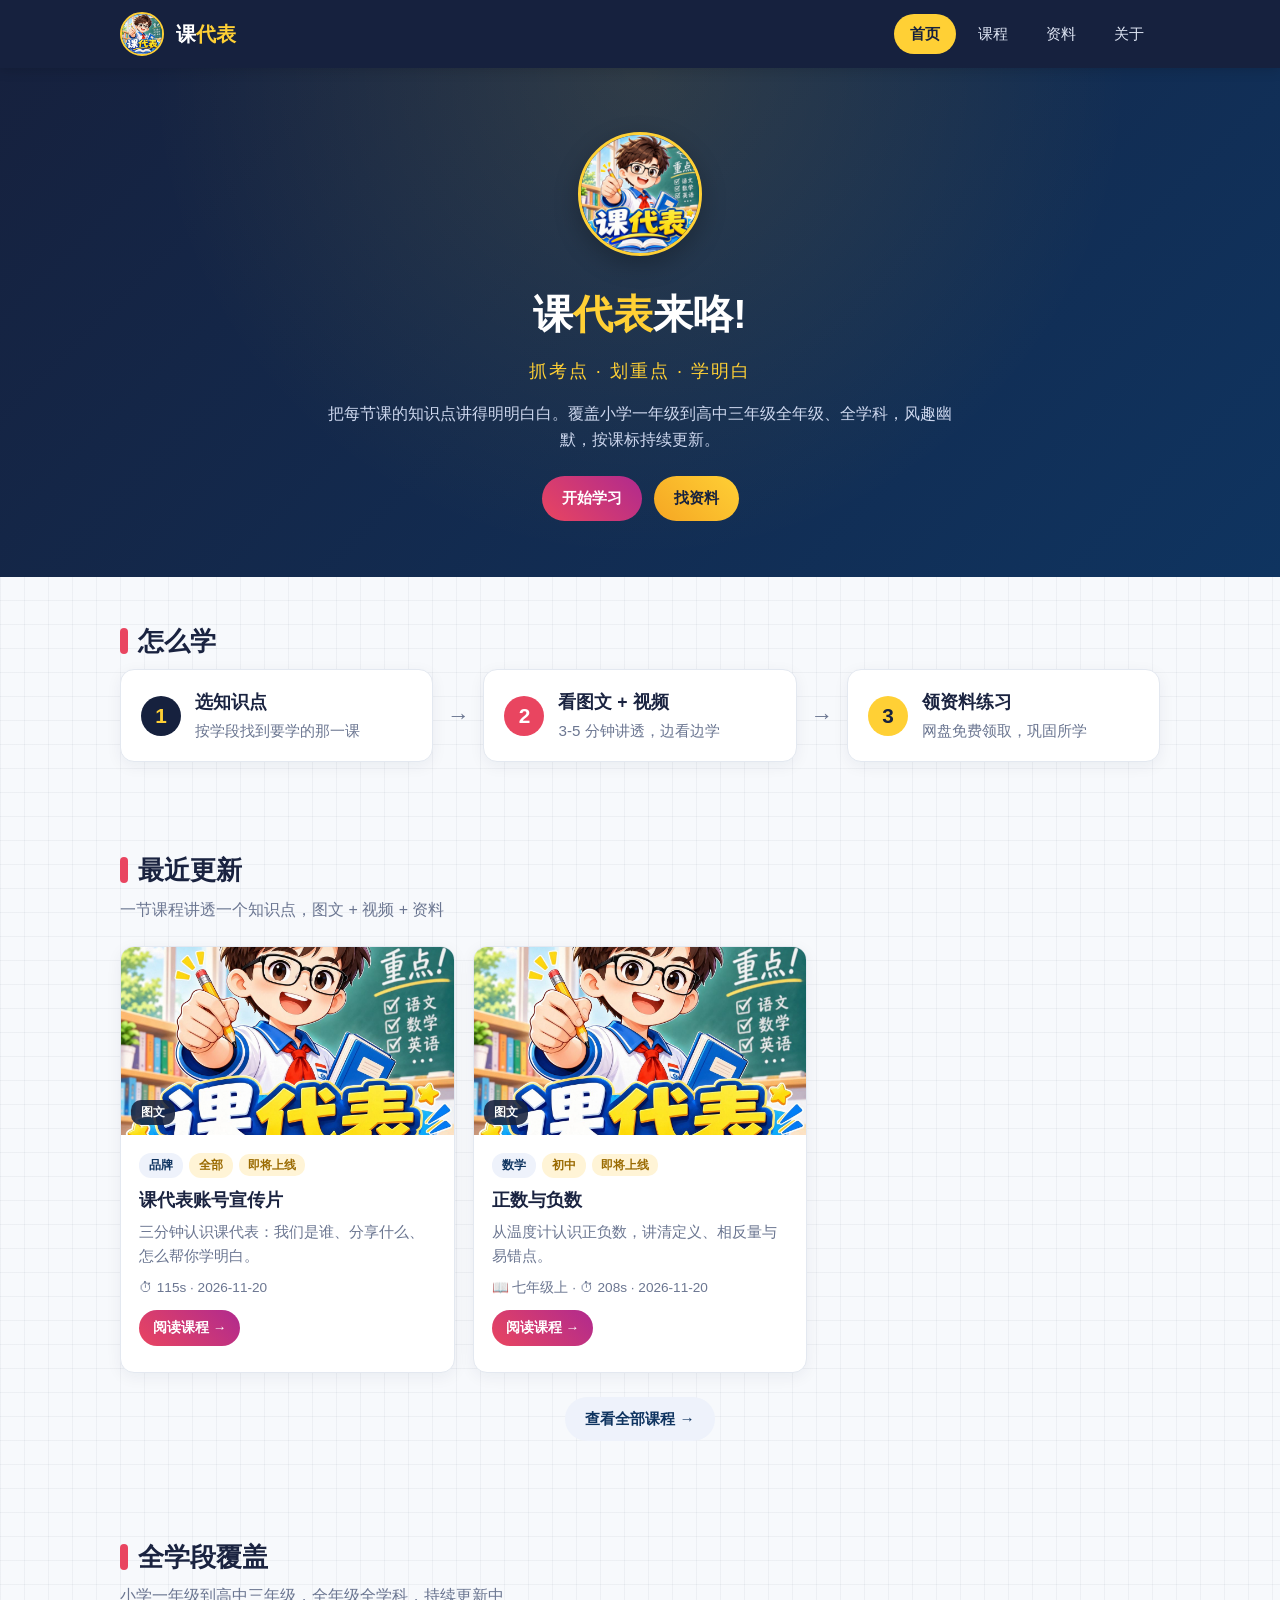
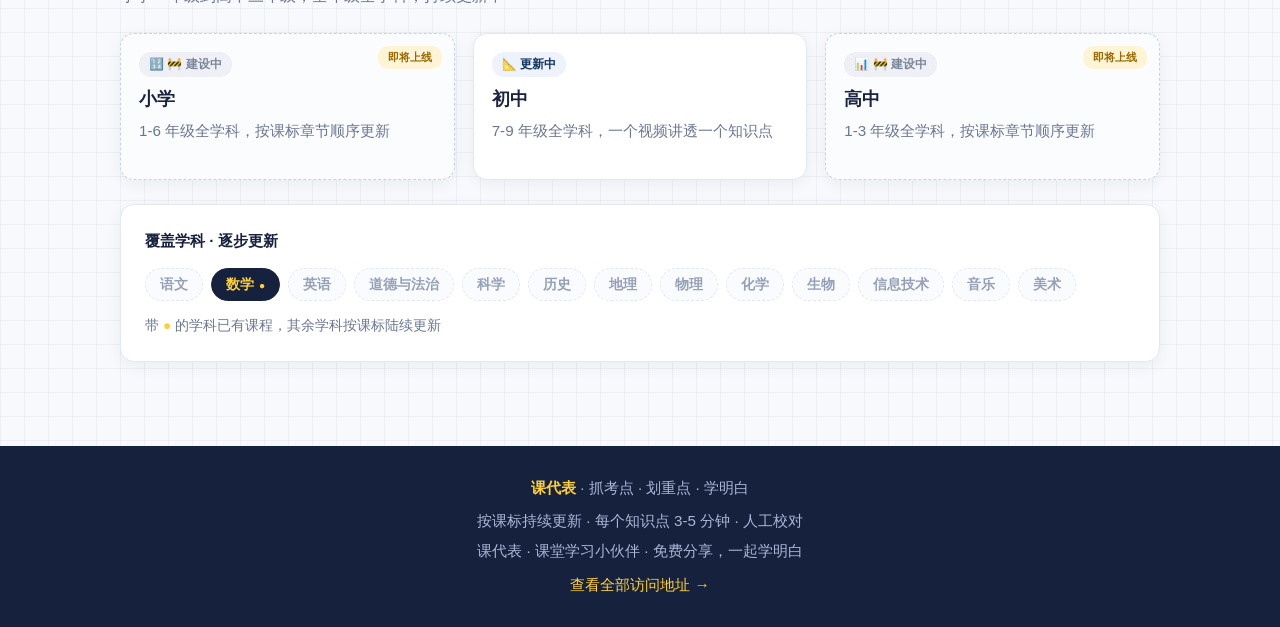
==== index.html @ 8f801d32 "课程库简化为纯搜索(筛选按6条阈值自动放开)+v3视觉优化落地" ====
<!DOCTYPE html>
<html lang="zh-CN">
<head>
  <meta charset="UTF-8">
  <meta name="viewport" content="width=device-width, initial-scale=1.0">
  <title>课代表 · 抓考点，划重点，学明白</title>
  <meta name="description" content="课代表：图文加短视频，3到5分钟讲透一个知识点。覆盖小学到高中各学科，按课标持续更新，配套资料免费领取。">
  <meta name="keywords" content="课代表,知识点讲解,初中数学,小学数学,高中数学,正数与负数,学习资料">
  <meta property="og:type" content="website">
  <meta property="og:title" content="课代表 · 抓考点，划重点，学明白">
  <meta property="og:description" content="图文加短视频，3到5分钟讲透一个知识点，配套资料免费领取。">
  <meta property="og:image" content="assets/avatar.jpg">
  <meta name="theme-color" content="#16213e">
  <link rel="icon" href="assets/avatar.jpg">
  <link rel="stylesheet" href="assets/style.css">
  <script>document.documentElement.classList.add('js');</script>
</head>
<body>
  <a class="sr-only" href="#app">跳到主要内容</a>
  <div id="app"></div>
  <script src="assets/app.js"></script>
  <script>init('home');</script>
</body>
</html>
---- assets/style.css ----
/* ============================================================
   课代表官网 · 设计系统 v3
   品牌色：藏蓝 #16213e / 明黄 #ffd035 / 朱红 #e94560 / 白底网格
   设计原则：信息清晰 + 品牌温度；统一 token；响应式；无障碍；尊重减少动效
   维护：所有颜色/字号/间距/圆角/阴影/动效都走 :root token，勿写死色值
   ============================================================ */
:root{
  /* 品牌色 */
  --navy:#16213e; --navy2:#0f3460; --gold:#ffd035; --gold-d:#f5a623; --red:#e94560; --red-d:#b02a8e;
  /* 中性色 */
  --bg:#f7f9fc; --card:#fff; --ink:#1a2340; --ink2:#2b3550; --muted:#6b7691; --line:#e3e8f0;
  --soft:#eef2fb; --soft2:#f7f9fc;
  /* 语义色 */
  --ok:#17804a; --ok-bg:#e6f7ee; --warn:#9a6a00; --warn-bg:#fff4d6; --info:#4a5a8a;
  /* 字号阶梯 */
  --fs-xs:.75rem; --fs-sm:.85rem; --fs-md:.95rem; --fs-base:1rem;
  --fs-lg:1.1rem; --fs-h3:1.35rem; --fs-h2:1.6rem; --fs-h1:2.5rem;
  /* 间距阶梯 */
  --sp-1:6px; --sp-2:10px; --sp-3:14px; --sp-4:18px; --sp-5:24px; --sp-6:32px; --sp-7:44px;
  /* 圆角 */
  --r-sm:8px; --r-md:14px; --r-lg:20px; --r-pill:24px;
  /* 阴影 */
  --sh-1:0 4px 16px rgba(22,33,62,.06); --sh-2:0 10px 28px rgba(22,33,62,.14); --sh-head:0 2px 12px rgba(0,0,0,.15);
  /* 动效 */
  --t-fast:.2s; --t-mid:.35s; --ease:cubic-bezier(.34,1.56,.64,1);
}

*,*::before,*::after{margin:0;padding:0;box-sizing:border-box}
html{scroll-behavior:smooth}
body{
  font-family:"PingFang SC","Microsoft YaHei","Hiragino Sans GB",Arial,sans-serif;
  color:var(--ink);line-height:1.6;background-color:var(--bg);font-size:var(--fs-base);
  background-image:linear-gradient(rgba(22,33,62,.045) 1px,transparent 1px),
                   linear-gradient(90deg,rgba(22,33,62,.045) 1px,transparent 1px);
  background-size:24px 24px;
  -webkit-font-smoothing:antialiased;
}
a{text-decoration:none;color:inherit}
img{max-width:100%}
.wrap{max-width:1040px;margin:0 auto;padding:0 20px}
:focus-visible{outline:3px solid var(--gold);outline-offset:2px;border-radius:4px}
.sr-only{position:absolute;width:1px;height:1px;padding:0;margin:-1px;overflow:hidden;clip:rect(0,0,0,0);white-space:nowrap;border:0}

/* ---------- 顶栏 ---------- */
header{background:var(--navy);color:#fff;position:sticky;top:0;z-index:20;box-shadow:var(--sh-head)}
.bar{display:flex;align-items:center;gap:var(--sp-3);padding:12px 0}
.brand{display:flex;align-items:center;gap:12px;font-weight:700;font-size:1.25rem}
.brand img{width:44px;height:44px;border-radius:50%;border:2px solid var(--gold);object-fit:cover;flex-shrink:0}
.brand b{color:var(--gold)}
nav{margin-left:auto;display:flex;gap:6px;flex-wrap:wrap}
nav a{padding:8px 16px;border-radius:var(--r-pill);font-size:var(--fs-md);color:#dfe6f5;transition:background var(--t-fast),color var(--t-fast)}
nav a:hover,nav a.on{background:var(--gold);color:var(--navy);font-weight:700}

/* ---------- 英雄区 ---------- */
.hero{background:linear-gradient(135deg,var(--navy),var(--navy2));color:#fff;text-align:center;padding:64px 20px 56px;position:relative;overflow:hidden}
.hero::after{content:"";position:absolute;inset:0;background:radial-gradient(circle at 50% 0,rgba(255,208,53,.12),transparent 60%);pointer-events:none}
.hero-mascot{width:124px;height:124px;border-radius:50%;border:3px solid var(--gold);object-fit:cover;margin-bottom:18px;position:relative;z-index:1;
  transition:transform var(--t-mid) var(--ease);box-shadow:0 8px 24px rgba(0,0,0,.25)}
.hero:hover .hero-mascot{transform:rotate(-6deg) translateY(-4px) scale(1.04)}
.hero h1{font-size:var(--fs-h1);margin-bottom:10px;position:relative;z-index:1}
.hero h1 b{color:var(--gold)}
.hero .slogan{font-size:1.15rem;color:var(--gold);letter-spacing:2px;margin-bottom:16px;position:relative;z-index:1}
.hero p{max-width:640px;margin:0 auto 24px;color:#cdd7ee;position:relative;z-index:1}
.hero .actions{display:flex;gap:12px;justify-content:center;flex-wrap:wrap;position:relative;z-index:1}

/* ---------- 统计条 ---------- */
.stats{display:grid;grid-template-columns:repeat(4,1fr);gap:12px;margin:-28px 0 0;position:relative;z-index:2}
.stats>div{background:#fff;border:1px solid var(--line);border-radius:var(--r-md);padding:18px 10px;text-align:center;box-shadow:var(--sh-1)}
.stats b{display:block;font-size:1.8rem;color:var(--red)}
.stats span{font-size:var(--fs-sm);color:var(--muted)}

/* ---------- 区块 / 通用 ---------- */
.section{padding:var(--sp-7) 0}
.section h2{font-size:var(--fs-h2);margin-bottom:6px;display:flex;align-items:center;gap:10px}
.section h2::before{content:"";width:8px;height:26px;background:var(--red);border-radius:4px;flex-shrink:0}
.section .sub{color:var(--muted);margin-bottom:var(--sp-5)}
.center{text-align:center;margin-top:var(--sp-5)}
.grid{display:grid;grid-template-columns:repeat(auto-fill,minmax(272px,1fr));gap:var(--sp-4)}

/* ---------- 卡片 ---------- */
.card{background:var(--card);border:1px solid var(--line);border-radius:var(--r-md);overflow:hidden;
  box-shadow:var(--sh-1);transition:transform var(--t-fast),box-shadow var(--t-fast);display:block}
.card:hover{transform:translateY(-4px);box-shadow:var(--sh-2)}
.card .cover{width:100%;aspect-ratio:16/9;object-fit:cover;background:var(--navy);display:block}
.card .body{padding:var(--sp-4)}
.card.stage.dim{opacity:.72}
.card.pad{padding:var(--sp-5)}
.tags{display:flex;gap:6px;flex-wrap:wrap;align-items:center;margin-bottom:8px}
.tag{display:inline-block;font-size:var(--fs-xs);padding:3px 10px;border-radius:12px;background:var(--soft);color:var(--navy2);font-weight:600}
.tag.gold{background:var(--warn-bg);color:var(--warn)}
.tag.stage-tag{background:var(--soft);color:var(--navy2)}
.badge{font-size:.72rem;padding:2px 9px;border-radius:10px;background:#eee;color:#888;font-weight:600}
.badge.live{background:var(--ok-bg);color:var(--ok)}
.badge.local{background:var(--warn-bg);color:var(--warn)}
.badge.pending{background:var(--soft);color:var(--info)}
.card h3{font-size:var(--fs-lg);margin:6px 0}
.card p{color:var(--muted);font-size:var(--fs-md);min-height:42px}
.meta{font-size:var(--fs-sm);color:var(--muted);margin:8px 0 12px}
.meta a{color:var(--navy2);text-decoration:underline}

/* 课程卡封面角标 */
.lesson-cover{position:relative}
.cover-badges{position:absolute;left:10px;bottom:10px;display:flex;gap:6px}
.cb{font-size:.72rem;font-weight:700;padding:3px 10px;border-radius:10px;color:#fff}
.cb-text{background:rgba(22,33,62,.88)}
.cb-video{background:var(--red)}

/* ---------- 按钮 ---------- */
.btn{display:inline-block;padding:10px 20px;border-radius:var(--r-pill);font-weight:600;cursor:pointer;border:none;
  background:linear-gradient(45deg,var(--red),var(--red-d));color:#fff;transition:transform var(--t-fast),box-shadow var(--t-fast);font-size:var(--fs-md);text-align:center}
.btn:hover{transform:translateY(-2px);box-shadow:0 6px 18px rgba(233,69,96,.35)}
.btn.gold{background:linear-gradient(45deg,var(--gold-d),var(--gold));color:var(--navy)}
.btn.ghost{background:var(--soft);color:var(--navy2)}
.btn:disabled{cursor:not-allowed;opacity:.7;transform:none;box-shadow:none}
.btn.sm{padding:7px 14px;font-size:var(--fs-sm)}

/* ---------- 搜索框 ---------- */
.searchbar{display:flex;align-items:center;gap:10px;background:#fff;border:2px solid var(--line);border-radius:28px;
  padding:10px 18px;margin-bottom:18px;box-shadow:0 2px 10px rgba(22,33,62,.05);transition:border-color var(--t-fast)}
.searchbar:focus-within{border-color:var(--gold)}
.searchbar .ico{font-size:1.1rem}
.searchbar input{flex:1;border:none;outline:none;font-size:var(--fs-base);color:var(--ink);background:transparent;min-width:0}
.qclear{background:var(--soft);border:none;border-radius:50%;width:26px;height:26px;cursor:pointer;color:var(--muted);font-size:1.1rem;line-height:1;flex-shrink:0}

/* ---------- 筛选 ---------- */
.filters{background:#fff;border:1px solid var(--line);border-radius:var(--r-md);padding:14px 18px;margin-bottom:16px}
.filter-row{display:flex;align-items:center;gap:12px;padding:6px 0;flex-wrap:wrap}
.flabel{font-size:var(--fs-sm);color:var(--muted);min-width:36px;font-weight:600}
.chips{display:flex;gap:8px;flex-wrap:wrap}
.chip{border:1px solid var(--line);background:var(--soft2);color:var(--ink);padding:5px 14px;border-radius:16px;
  font-size:var(--fs-sm);cursor:pointer;transition:border-color var(--t-fast),background var(--t-fast)}
.chip:hover{border-color:var(--gold)}
.chip.on{background:var(--navy);color:#fff;border-color:var(--navy)}
.vstat{color:var(--muted);font-size:var(--fs-md);margin-bottom:14px}
.vstat b{color:var(--red);font-size:1.1rem}

/* ---------- 三步学习法 ---------- */
.steps{display:flex;align-items:center;gap:14px;flex-wrap:wrap;margin-top:8px}
.step{display:flex;align-items:center;gap:14px;flex:1;min-width:220px;background:var(--card);border:1px solid var(--line);border-radius:var(--r-md);padding:18px 20px;box-shadow:var(--sh-1)}
.step-no{width:40px;height:40px;border-radius:50%;background:var(--navy);color:var(--gold);font-size:1.3rem;font-weight:800;display:flex;align-items:center;justify-content:center;flex-shrink:0}
.step:nth-child(3) .step-no{background:var(--red);color:#fff}
.step:nth-child(5) .step-no{background:var(--gold);color:var(--navy)}
.step h4{font-size:var(--fs-lg);margin-bottom:2px;color:var(--ink)}
.step p{font-size:var(--fs-md);color:var(--muted);margin:0}
.step-arrow{color:var(--muted);font-size:1.4rem;flex-shrink:0}

/* 全学科覆盖标签区 */
.subject-cover{margin-top:var(--sp-5);background:#fff;border:1px solid var(--line);border-radius:var(--r-md);padding:var(--sp-5);box-shadow:var(--sh-1)}
.subject-cover .sc-label{font-size:var(--fs-md);font-weight:700;color:var(--navy);display:block;margin-bottom:var(--sp-3)}
.subject-cover .sc-tags{display:flex;gap:8px;flex-wrap:wrap}
.subject-cover .sc-tag{font-size:var(--fs-sm);padding:5px 14px;border-radius:var(--r-pill);background:var(--soft);color:var(--navy2);font-weight:600;border:1px solid var(--line)}
.subject-cover .sc-tag:nth-child(3n+2){background:var(--warn-bg);color:var(--warn)}
.subject-cover .sc-note{font-size:var(--fs-sm);color:var(--muted);margin-top:var(--sp-3)}

/* ---------- 关于页 ---------- */
.about .pad p{line-height:1.9}
.hl{color:var(--red)}
.layer-grid{display:grid;grid-template-columns:1fr 1fr;gap:var(--sp-4);margin-top:var(--sp-4)}
.layer{background:#fff;border:1px solid var(--line);border-radius:var(--r-md);padding:var(--sp-5);box-shadow:var(--sh-1)}
.layer.kid{background:linear-gradient(160deg,#fffdf5,#fff);border-color:#f5e6b8}
.layer h3{font-size:var(--fs-h3);margin-bottom:var(--sp-3);display:flex;align-items:center;gap:8px}
.layer ul{list-style:none;margin:0}
.layer li{position:relative;padding:7px 0 7px 26px;color:var(--ink2);font-size:var(--fs-md);line-height:1.7}
.layer li::before{content:"✓";position:absolute;left:0;top:7px;color:var(--ok);font-weight:800}
.layer.kid li::before{content:"★";color:var(--gold-d)}
.mirror-list{display:grid;grid-template-columns:repeat(auto-fill,minmax(240px,1fr));gap:var(--sp-4)}
.mirror{display:flex;align-items:center;gap:14px;background:#fff;border:1px solid var(--line);border-radius:var(--r-md);
  padding:var(--sp-4);transition:transform var(--t-fast),box-shadow var(--t-fast);box-shadow:var(--sh-1)}
.mirror:hover{transform:translateY(-3px);box-shadow:var(--sh-2)}
.mirror .qr{width:88px;height:88px;border-radius:var(--r-sm);border:1px solid var(--line);flex-shrink:0;background:#fff}
.mirror h3{font-size:1.05rem;margin:6px 0}
.mirror p{font-size:.78rem;color:var(--muted);word-break:break-all}
.mirror .mdesc{font-size:.78rem;color:var(--info);margin-top:2px}

/* ---------- 播放器弹窗 ---------- */
.modal{position:fixed;inset:0;background:rgba(0,0,0,.82);display:none;align-items:center;justify-content:center;z-index:50;padding:20px}
.modal.on{display:flex}
.modal-box{background:#fff;border-radius:var(--r-md);width:min(920px,100%);overflow:hidden}
.modal-head{display:flex;justify-content:space-between;align-items:center;padding:12px 18px;background:var(--navy);color:#fff}
.modal-head button{background:none;border:none;color:#fff;font-size:1.6rem;cursor:pointer;line-height:1}
.player{width:100%;aspect-ratio:16/9;border:0}

/* ---------- 页脚 / 空态 / 返回顶部 ---------- */
footer{background:var(--navy);color:#aab6d4;text-align:center;padding:30px 20px;margin-top:40px;font-size:var(--fs-md)}
footer a{color:var(--gold)}
.empty{padding:44px;text-align:center;color:var(--muted);border:1px dashed var(--line);border-radius:var(--r-md);background:#fff}
.empty .empty-ico{font-size:2.4rem;display:block;margin-bottom:10px}
.to-top{position:fixed;right:22px;bottom:22px;width:46px;height:46px;border-radius:50%;background:var(--navy);color:var(--gold);
  border:2px solid var(--gold);font-size:1.2rem;cursor:pointer;box-shadow:var(--sh-2);opacity:0;pointer-events:none;transition:opacity var(--t-fast);z-index:30}
.to-top.on{opacity:1;pointer-events:auto}
.to-top:hover{background:var(--gold);color:var(--navy)}

/* ---------- 入场动画（IntersectionObserver 触发 .in；无 JS 时内容默认可见） ---------- */
.js .reveal{opacity:0;transform:translateY(22px);transition:opacity .6s var(--ease),transform .6s var(--ease)}
.js .reveal.in{opacity:1;transform:none}
/* 卡片网格逐个错峰，仅在 reveal 容器内生效 */
.js .reveal .grid .card{opacity:0;transform:translateY(18px);transition:opacity .5s ease,transform .5s var(--ease),box-shadow var(--t-fast)}
.js .reveal.in .grid .card{opacity:1;transform:none}
.js .reveal.in .grid .card:nth-child(1){transition-delay:.05s}
.js .reveal.in .grid .card:nth-child(2){transition-delay:.12s}
.js .reveal.in .grid .card:nth-child(3){transition-delay:.19s}
.js .reveal.in .grid .card:nth-child(4){transition-delay:.26s}
.js .reveal.in .grid .card:nth-child(5){transition-delay:.33s}
.js .reveal.in .grid .card:nth-child(6){transition-delay:.4s}

/* ---------- 建设中占位样式 ---------- */
.card.stage.stage-building{border-style:dashed;border-color:#c9d2e4;background:#fbfcfe}
.card.stage.stage-building:hover{opacity:1}
.card.stage .coming-soon{position:absolute;top:12px;right:12px;font-size:.68rem;font-weight:700;color:var(--warn);background:var(--warn-bg);padding:3px 10px;border-radius:10px}
.card.stage{position:relative}
.tag-building{background:#eef0f5!important;color:#7c869c!important}

/* ---------- 学科标签状态 ---------- */
.subject-cover .sc-tag{transition:transform var(--t-fast),background var(--t-fast),color var(--t-fast);cursor:default}
.subject-cover .sc-tag.on{background:var(--navy);color:var(--gold);border-color:var(--navy)}
.subject-cover .sc-tag.building{border-style:dashed;color:#95a0b8;background:#fafbfe}
.subject-cover .sc-tag .sc-dot{margin-left:5px;color:var(--gold);font-size:.75em}
.subject-cover .sc-note{display:flex;align-items:center;gap:4px;flex-wrap:wrap}
.subject-cover .sc-note .sc-dot{color:var(--gold)}

/* ---------- 微交互 ---------- */
/* 按钮光泽扫过 */
.btn{position:relative;overflow:hidden}
.btn::after{content:"";position:absolute;top:0;left:-75%;width:50%;height:100%;background:linear-gradient(90deg,transparent,rgba(255,255,255,.35),transparent);transform:skewX(-20deg);transition:left .55s ease}
.btn:hover::after{left:130%}
/* 步骤序号轻弹 */
.step{transition:transform var(--t-fast),box-shadow var(--t-fast),border-color var(--t-fast)}
.step:hover{border-color:var(--gold);box-shadow:var(--sh-2)}
.step:hover .step-no{transform:scale(1.12) rotate(-6deg)}
.step-no{transition:transform var(--t-mid) var(--ease)}
/* 步骤箭头脉动 */
.step-arrow{animation:arrowPulse 2.4s var(--ease) infinite}
@keyframes arrowPulse{0%,100%{opacity:.45;transform:translateX(0)}50%{opacity:1;transform:translateX(4px)}}
/* 区块标题竖条微光 */
.section h2::before{box-shadow:0 0 0 rgba(233,69,96,0);animation:barGlow 3s ease-in-out infinite}
@keyframes barGlow{0%,100%{box-shadow:0 0 0 rgba(233,69,96,0)}50%{box-shadow:0 0 10px rgba(233,69,96,.5)}}
/* 主按钮呼吸（仅 hero 内） */
.hero .actions .btn{animation:btnFloat 3.5s ease-in-out infinite}
.hero .actions .btn.gold{animation-delay:.3s}
@keyframes btnFloat{0%,100%{transform:translateY(0)}50%{transform:translateY(-3px)}}

/* 减少动效：尊重系统设置 */
@media (prefers-reduced-motion:reduce){
  html{scroll-behavior:auto}
  *,*::before,*::after{animation-duration:.01ms!important;animation-iteration-count:1!important;transition-duration:.01ms!important}
  .js .reveal,.js .reveal .grid .card{opacity:1!important;transform:none!important}
  .hero:hover .hero-mascot{transform:none}
}

/* ---------- 响应式 ---------- */
@media(max-width:640px){
  .hero h1{font-size:1.9rem}
  nav a{padding:6px 12px;font-size:var(--fs-sm)}
  .stats{grid-template-columns:repeat(2,1fr)}
  .filter-row{align-items:flex-start;flex-direction:column;gap:6px}
  .mirror{flex-direction:column;text-align:center}
  .layer-grid{grid-template-columns:1fr}
}
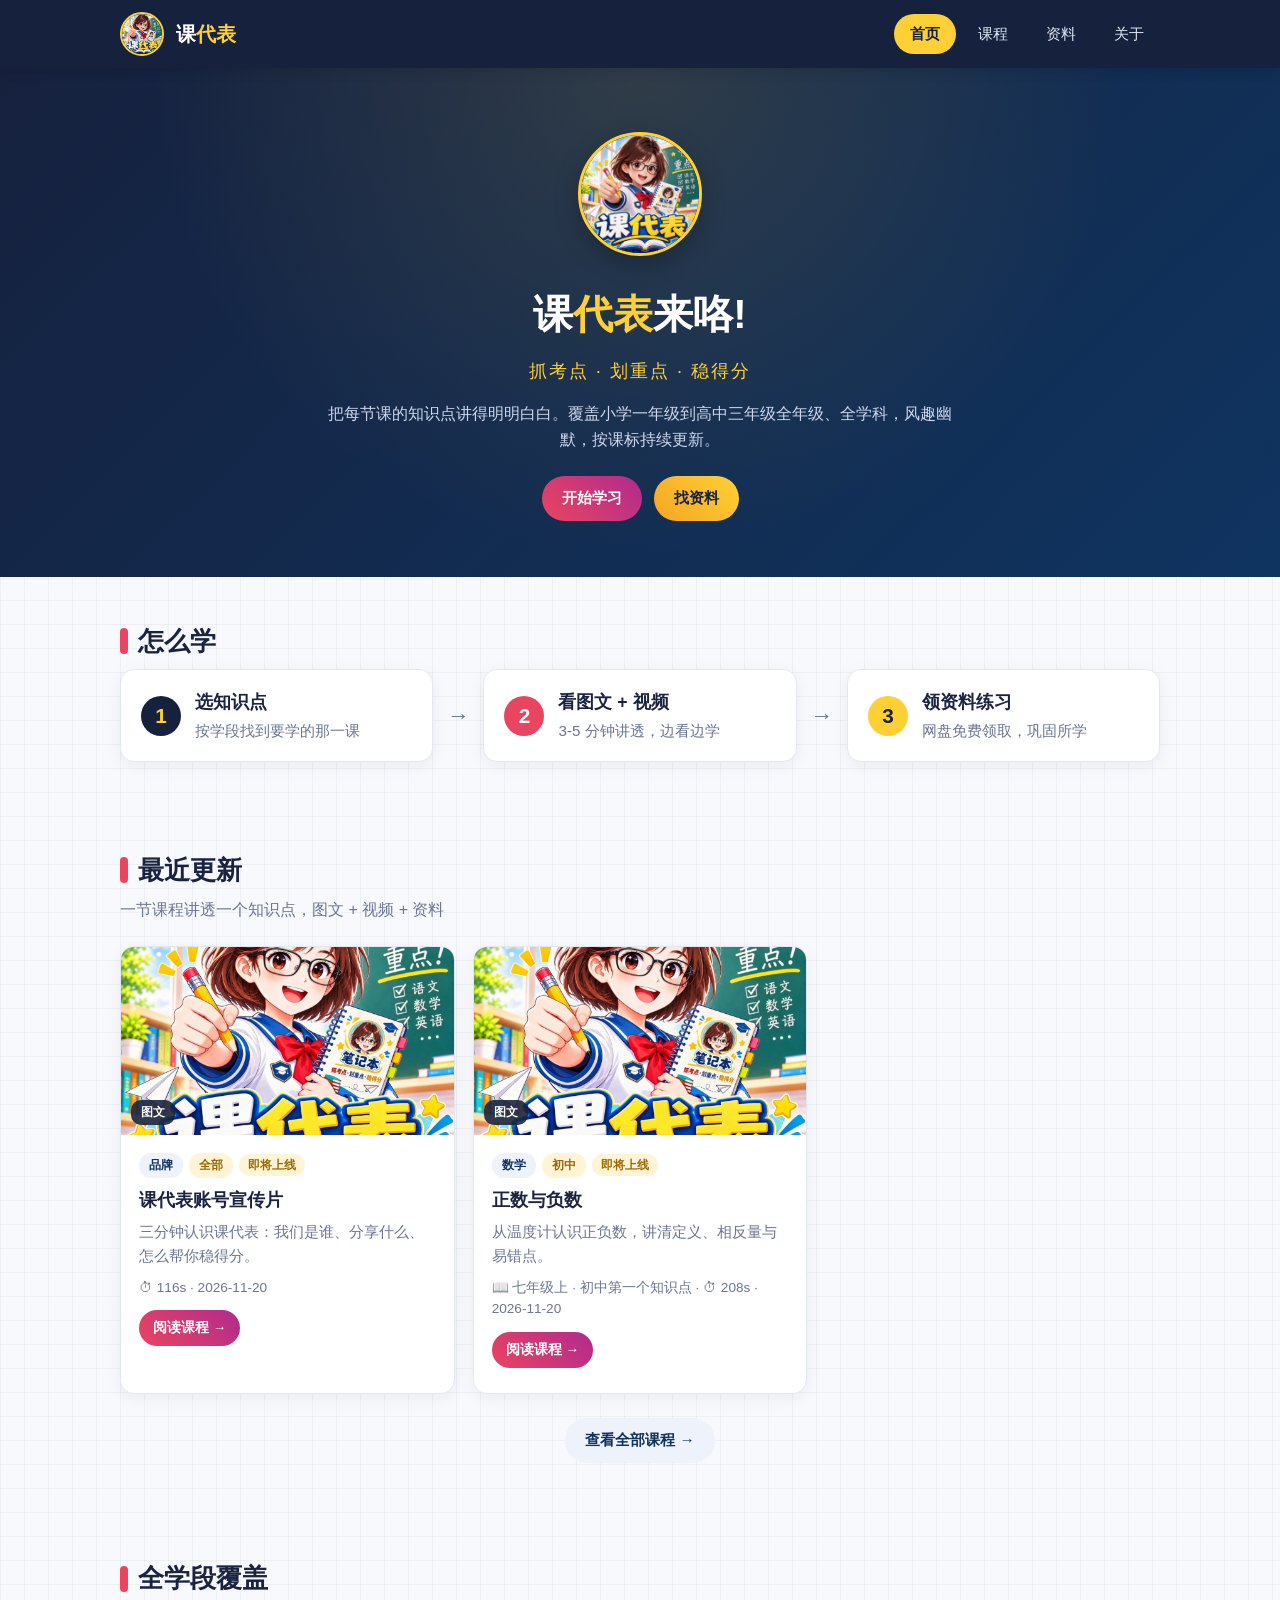
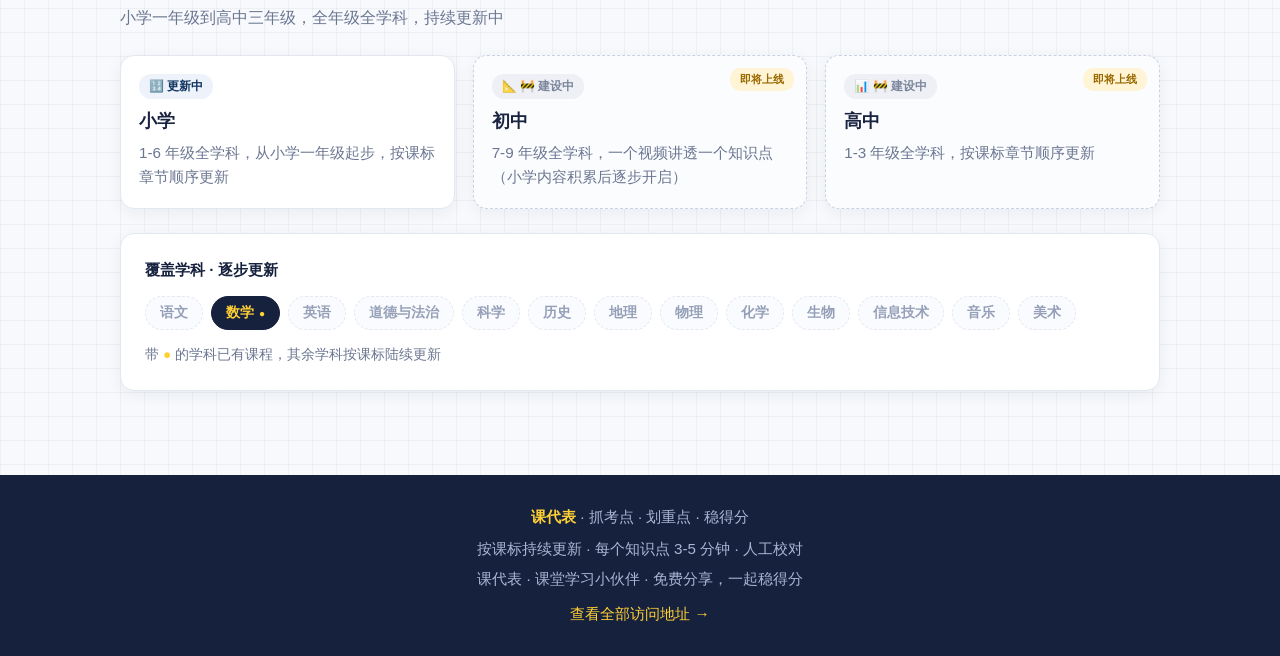
==== commit ee58f143: "宣传片v12优化版+内容从小学一年级起步" ====
--- a/index.html
+++ b/index.html
@@ -3,13 +3,13 @@
 <head>
   <meta charset="UTF-8">
   <meta name="viewport" content="width=device-width, initial-scale=1.0">
-  <title>课代表 · 抓考点，划重点，学明白</title>
+  <title>课代表 · 抓考点，划重点，稳得分</title>
   <meta name="description" content="课代表：图文加短视频，3到5分钟讲透一个知识点。覆盖小学到高中各学科，按课标持续更新，配套资料免费领取。">
   <meta name="keywords" content="课代表,知识点讲解,初中数学,小学数学,高中数学,正数与负数,学习资料">
   <meta property="og:type" content="website">
-  <meta property="og:title" content="课代表 · 抓考点，划重点，学明白">
+  <meta property="og:title" content="课代表 · 抓考点，划重点，稳得分">
   <meta property="og:description" content="图文加短视频，3到5分钟讲透一个知识点，配套资料免费领取。">
-  <meta property="og:image" content="assets/avatar.jpg">
+  <meta property="og:image" content="assets/promo-cover.jpg">
   <meta name="theme-color" content="#16213e">
   <link rel="icon" href="assets/avatar.jpg">
   <link rel="stylesheet" href="assets/style.css">
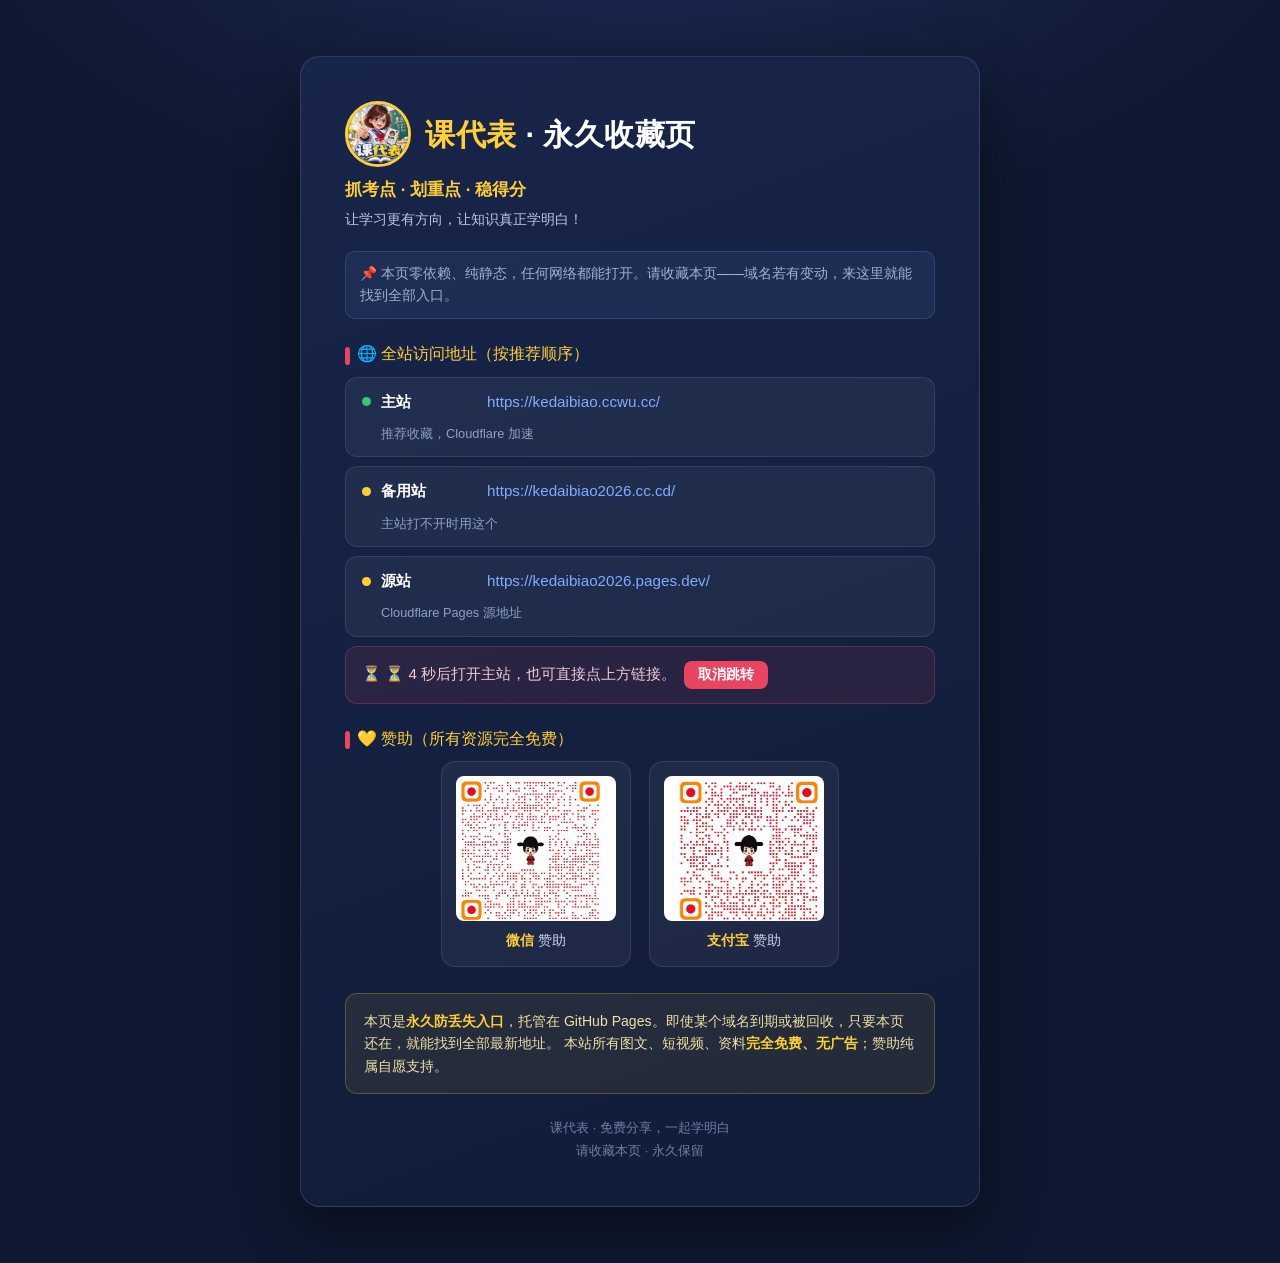
==== commit ce3fdca1: "GitHub Pages改为纯跳转收藏页：真实头像+全域名+赞助二维码+自动跳转" ====
--- a/index.html
+++ b/index.html
@@ -1,24 +1,101 @@
 <!DOCTYPE html>
 <html lang="zh-CN">
 <head>
-  <meta charset="UTF-8">
-  <meta name="viewport" content="width=device-width, initial-scale=1.0">
-  <title>课代表 · 抓考点，划重点，稳得分</title>
-  <meta name="description" content="课代表：图文加短视频，3到5分钟讲透一个知识点。覆盖小学到高中各学科，按课标持续更新，配套资料免费领取。">
-  <meta name="keywords" content="课代表,知识点讲解,初中数学,小学数学,高中数学,正数与负数,学习资料">
-  <meta property="og:type" content="website">
-  <meta property="og:title" content="课代表 · 抓考点，划重点，稳得分">
-  <meta property="og:description" content="图文加短视频，3到5分钟讲透一个知识点，配套资料免费领取。">
-  <meta property="og:image" content="assets/promo-cover.jpg">
-  <meta name="theme-color" content="#16213e">
-  <link rel="icon" href="assets/avatar.jpg">
-  <link rel="stylesheet" href="assets/style.css">
-  <script>document.documentElement.classList.add('js');</script>
+<meta charset="UTF-8">
+<meta name="viewport" content="width=device-width, initial-scale=1.0">
+<title>课代表 · 永久收藏页（防丢失）</title>
+<meta name="description" content="课代表全站永久收藏页。收藏本页，任何域名变动都能从这里找到全部入口。抓考点，划重点，稳得分。">
+<link rel="icon" href="assets/avatar.jpg">
+<style>
+  /* 零外部依赖：不加载任何 CDN/字体/脚本框架，纯静态即可显示全部地址，真正防丢失 */
+  *{margin:0;padding:0;box-sizing:border-box}
+  body{min-height:100vh;background:radial-gradient(1200px 600px at 50% -10%,#1d2c58 0%,#0f1830 60%);color:#e8edf7;
+    font-family:-apple-system,BlinkMacSystemFont,"PingFang SC","Microsoft YaHei","Hiragino Sans GB",Arial,sans-serif;
+    display:flex;align-items:flex-start;justify-content:center;padding:clamp(20px,5vw,56px) 14px;line-height:1.6}
+  .box{width:min(680px,100%);background:linear-gradient(160deg,#18254a,#111c38);border:1px solid rgba(255,255,255,.12);
+    border-radius:20px;padding:clamp(24px,5vw,44px);box-shadow:0 20px 60px rgba(0,0,0,.45)}
+  .brand{display:flex;align-items:center;gap:14px;margin-bottom:6px}
+  .brand img{width:66px;height:66px;border-radius:50%;border:3px solid #ffd035;object-fit:cover;flex-shrink:0}
+  .brand h1{font-size:clamp(1.35rem,4vw,1.9rem);color:#fff;letter-spacing:.5px}
+  .brand h1 b{color:#ffd035}
+  .slogan{color:#ffd035;font-weight:700;font-size:1.05rem;margin:10px 0 4px}
+  .lead{color:#b9c6e4;font-size:.9rem;margin-bottom:20px}
+  .tip{color:#9fb0d4;font-size:.86rem;background:rgba(130,170,255,.08);border:1px solid rgba(130,170,255,.18);
+    border-radius:10px;padding:11px 14px;margin-bottom:22px}
+  .sec-title{font-size:1rem;color:#ffd035;margin:22px 0 10px;padding-left:12px;position:relative}
+  .sec-title::before{content:"";position:absolute;left:0;top:.35em;width:5px;height:18px;background:#e94560;border-radius:3px}
+  .site{display:flex;align-items:center;gap:10px;flex-wrap:wrap;background:rgba(255,255,255,.05);
+    border:1px solid rgba(255,255,255,.09);border-radius:12px;padding:12px 16px;margin-bottom:9px;transition:border-color .2s}
+  .site:hover{border-color:rgba(255,208,53,.4)}
+  .site .dot{width:9px;height:9px;border-radius:50%;background:#39c27a;flex-shrink:0}
+  .site .dot.backup{background:#ffd035}
+  .site b{color:#fff;min-width:96px;font-size:.95rem}
+  .site a{color:#82aaff;text-decoration:none;word-break:break-all;font-size:.95rem}
+  .site a:hover{color:#ffd035;text-decoration:underline}
+  .site .desc{color:#8fa0c4;font-size:.8rem;width:100%;padding-left:19px}
+  .jump{background:rgba(233,69,96,.1);border:1px solid rgba(233,69,96,.3);border-radius:12px;
+    padding:14px 16px;margin:8px 0 4px;font-size:.95rem;color:#f3c9d2}
+  .jump b{color:#ffd035}
+  .jump button{background:#e94560;color:#fff;border:0;border-radius:8px;padding:5px 14px;font-size:.85rem;
+    cursor:pointer;margin-left:8px;font-weight:700}
+  .jump button:hover{background:#ff5a75}
+  .qr-row{display:flex;gap:18px;flex-wrap:wrap;justify-content:center;margin-top:6px}
+  .qr-card{background:rgba(255,255,255,.05);border:1px solid rgba(255,255,255,.09);border-radius:14px;
+    padding:14px;text-align:center;width:190px}
+  .qr-card img{width:100%;border-radius:8px;display:block;background:#fff}
+  .qr-card p{color:#c9d4ee;font-size:.88rem;margin-top:8px}
+  .qr-card p b{color:#ffd035}
+  .note{margin-top:26px;padding:16px 18px;background:rgba(255,208,53,.08);border:1px solid rgba(255,208,53,.25);
+    border-radius:12px;color:#f0dfa8;font-size:.88rem}
+  .note b{color:#ffd035}
+  .foot{margin-top:22px;text-align:center;color:#6e7fa6;font-size:.8rem;line-height:1.8}
+  @media(max-width:480px){.site b{min-width:0}.brand img{width:52px;height:52px}.qr-card{width:100%;max-width:220px}}
+</style>
 </head>
 <body>
-  <a class="sr-only" href="#app">跳到主要内容</a>
-  <div id="app"></div>
-  <script src="assets/app.js"></script>
-  <script>init('home');</script>
+<div class="box">
+  <div class="brand">
+    <img src="assets/avatar.jpg" alt="课代表logo">
+    <h1><b>课代表</b> · 永久收藏页</h1>
+  </div>
+  <div class="slogan">抓考点 · 划重点 · 稳得分</div>
+  <div class="lead">让学习更有方向，让知识真正学明白！</div>
+  <div class="tip">📌 本页零依赖、纯静态，任何网络都能打开。请收藏本页——域名若有变动，来这里就能找到全部入口。</div>
+
+  <div class="sec-title">🌐 全站访问地址（按推荐顺序）</div>
+  <div class="site"><span class="dot"></span><b>主站</b><a href="https://kedaibiao.ccwu.cc/" target="_blank" rel="noopener">https://kedaibiao.ccwu.cc/</a><span class="desc">推荐收藏，Cloudflare 加速</span></div>
+  <div class="site"><span class="dot backup"></span><b>备用站</b><a href="https://kedaibiao2026.cc.cd/" target="_blank" rel="noopener">https://kedaibiao2026.cc.cd/</a><span class="desc">主站打不开时用这个</span></div>
+  <div class="site"><span class="dot backup"></span><b>源站</b><a href="https://kedaibiao2026.pages.dev/" target="_blank" rel="noopener">https://kedaibiao2026.pages.dev/</a><span class="desc">Cloudflare Pages 源地址</span></div>
+
+  <div class="jump">⏳ <span id="msg">正在为你打开主站，也可直接点上方链接。</span><button id="cancel" type="button">取消跳转</button></div>
+
+  <div class="sec-title">💛 赞助（所有资源完全免费）</div>
+  <div class="qr-row">
+    <div class="qr-card"><img src="assets/qr/wechat-sponsor.png" alt="微信赞助二维码"><p><b>微信</b> 赞助</p></div>
+    <div class="qr-card"><img src="assets/qr/alipay-sponsor.png" alt="支付宝赞助二维码"><p><b>支付宝</b> 赞助</p></div>
+  </div>
+
+  <div class="note">
+    本页是<b>永久防丢失入口</b>，托管在 GitHub Pages。即使某个域名到期或被回收，只要本页还在，就能找到全部最新地址。
+    本站所有图文、短视频、资料<b>完全免费、无广告</b>；赞助纯属自愿支持。
+  </div>
+  <div class="foot">课代表 · 免费分享，一起学明白<br>请收藏本页 · 永久保留</div>
+</div>
+<script>
+  /* 唯一的内联脚本：仅做 5 秒自动跳转与取消；即使脚本失效，上方地址仍完整可见 */
+  (function(){
+    var target='https://kedaibiao.ccwu.cc/', sec=5, cancelled=false;
+    var msg=document.getElementById('msg'), btn=document.getElementById('cancel'), timer;
+    function tick(){
+      if(cancelled) return;
+      sec--;
+      if(msg) msg.textContent='⏳ '+sec+' 秒后打开主站，也可直接点上方链接。';
+      if(sec<=0){ location.href=target; return; }
+      timer=setTimeout(tick,1000);
+    }
+    timer=setTimeout(tick,1000);
+    if(btn) btn.addEventListener('click',function(){ cancelled=true; clearTimeout(timer); if(msg) msg.textContent='已取消自动跳转，请从上方选择地址。'; btn.style.display='none'; });
+  })();
+</script>
 </body>
 </html>
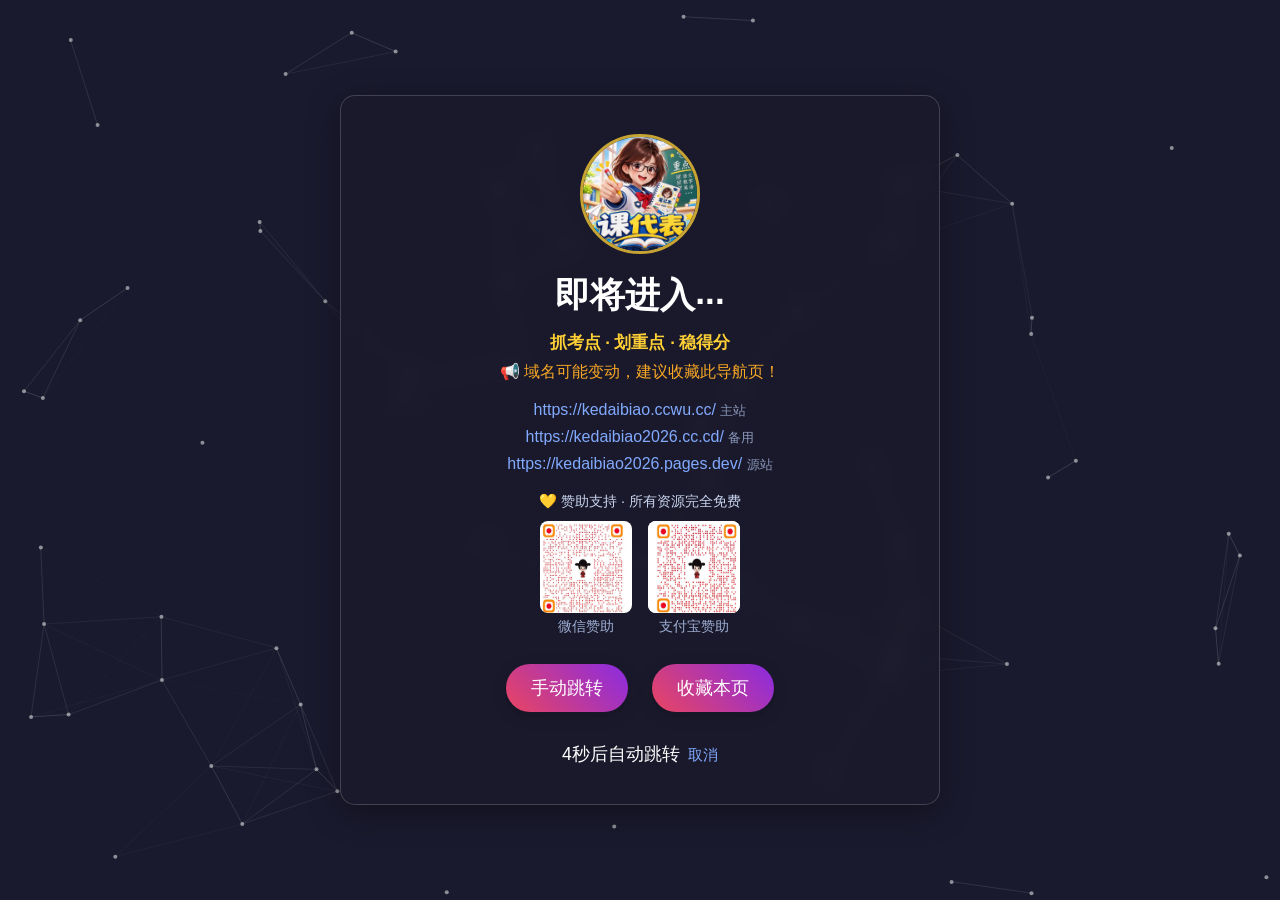
==== commit 2a79e670: "跳转页改版：参考简洁导航样式(毛玻璃/浮动头像/波浪标题/粒子)完整替换信息" ====
--- a/index.html
+++ b/index.html
@@ -1,101 +1,146 @@
 <!DOCTYPE html>
 <html lang="zh-CN">
 <head>
-<meta charset="UTF-8">
-<meta name="viewport" content="width=device-width, initial-scale=1.0">
-<title>课代表 · 永久收藏页（防丢失）</title>
-<meta name="description" content="课代表全站永久收藏页。收藏本页，任何域名变动都能从这里找到全部入口。抓考点，划重点，稳得分。">
-<link rel="icon" href="assets/avatar.jpg">
-<style>
-  /* 零外部依赖：不加载任何 CDN/字体/脚本框架，纯静态即可显示全部地址，真正防丢失 */
-  *{margin:0;padding:0;box-sizing:border-box}
-  body{min-height:100vh;background:radial-gradient(1200px 600px at 50% -10%,#1d2c58 0%,#0f1830 60%);color:#e8edf7;
-    font-family:-apple-system,BlinkMacSystemFont,"PingFang SC","Microsoft YaHei","Hiragino Sans GB",Arial,sans-serif;
-    display:flex;align-items:flex-start;justify-content:center;padding:clamp(20px,5vw,56px) 14px;line-height:1.6}
-  .box{width:min(680px,100%);background:linear-gradient(160deg,#18254a,#111c38);border:1px solid rgba(255,255,255,.12);
-    border-radius:20px;padding:clamp(24px,5vw,44px);box-shadow:0 20px 60px rgba(0,0,0,.45)}
-  .brand{display:flex;align-items:center;gap:14px;margin-bottom:6px}
-  .brand img{width:66px;height:66px;border-radius:50%;border:3px solid #ffd035;object-fit:cover;flex-shrink:0}
-  .brand h1{font-size:clamp(1.35rem,4vw,1.9rem);color:#fff;letter-spacing:.5px}
-  .brand h1 b{color:#ffd035}
-  .slogan{color:#ffd035;font-weight:700;font-size:1.05rem;margin:10px 0 4px}
-  .lead{color:#b9c6e4;font-size:.9rem;margin-bottom:20px}
-  .tip{color:#9fb0d4;font-size:.86rem;background:rgba(130,170,255,.08);border:1px solid rgba(130,170,255,.18);
-    border-radius:10px;padding:11px 14px;margin-bottom:22px}
-  .sec-title{font-size:1rem;color:#ffd035;margin:22px 0 10px;padding-left:12px;position:relative}
-  .sec-title::before{content:"";position:absolute;left:0;top:.35em;width:5px;height:18px;background:#e94560;border-radius:3px}
-  .site{display:flex;align-items:center;gap:10px;flex-wrap:wrap;background:rgba(255,255,255,.05);
-    border:1px solid rgba(255,255,255,.09);border-radius:12px;padding:12px 16px;margin-bottom:9px;transition:border-color .2s}
-  .site:hover{border-color:rgba(255,208,53,.4)}
-  .site .dot{width:9px;height:9px;border-radius:50%;background:#39c27a;flex-shrink:0}
-  .site .dot.backup{background:#ffd035}
-  .site b{color:#fff;min-width:96px;font-size:.95rem}
-  .site a{color:#82aaff;text-decoration:none;word-break:break-all;font-size:.95rem}
-  .site a:hover{color:#ffd035;text-decoration:underline}
-  .site .desc{color:#8fa0c4;font-size:.8rem;width:100%;padding-left:19px}
-  .jump{background:rgba(233,69,96,.1);border:1px solid rgba(233,69,96,.3);border-radius:12px;
-    padding:14px 16px;margin:8px 0 4px;font-size:.95rem;color:#f3c9d2}
-  .jump b{color:#ffd035}
-  .jump button{background:#e94560;color:#fff;border:0;border-radius:8px;padding:5px 14px;font-size:.85rem;
-    cursor:pointer;margin-left:8px;font-weight:700}
-  .jump button:hover{background:#ff5a75}
-  .qr-row{display:flex;gap:18px;flex-wrap:wrap;justify-content:center;margin-top:6px}
-  .qr-card{background:rgba(255,255,255,.05);border:1px solid rgba(255,255,255,.09);border-radius:14px;
-    padding:14px;text-align:center;width:190px}
-  .qr-card img{width:100%;border-radius:8px;display:block;background:#fff}
-  .qr-card p{color:#c9d4ee;font-size:.88rem;margin-top:8px}
-  .qr-card p b{color:#ffd035}
-  .note{margin-top:26px;padding:16px 18px;background:rgba(255,208,53,.08);border:1px solid rgba(255,208,53,.25);
-    border-radius:12px;color:#f0dfa8;font-size:.88rem}
-  .note b{color:#ffd035}
-  .foot{margin-top:22px;text-align:center;color:#6e7fa6;font-size:.8rem;line-height:1.8}
-  @media(max-width:480px){.site b{min-width:0}.brand img{width:52px;height:52px}.qr-card{width:100%;max-width:220px}}
-</style>
+  <meta charset="UTF-8" />
+  <link rel="icon" href="assets/avatar.jpg" />
+  <meta name="viewport" content="width=device-width, initial-scale=1.0" />
+  <title>课代表 · 永久收藏页</title>
+  <style>
+    *{margin:0;padding:0;box-sizing:border-box}
+    body{font-family:"Helvetica Neue","PingFang SC","Hiragino Sans GB","Microsoft YaHei",Arial,sans-serif;
+      display:flex;align-items:center;justify-content:center;min-height:100vh;background:#1a1a2e;color:#e0e0e0;overflow-x:hidden}
+    #particles{position:fixed;width:100%;height:100%;top:0;left:0;z-index:1}
+    .container{position:relative;z-index:2;text-align:center;padding:38px 30px;
+      background:rgba(27,27,43,.55);border-radius:15px;box-shadow:0 8px 32px rgba(0,0,0,.37);
+      backdrop-filter:blur(10px);-webkit-backdrop-filter:blur(10px);border:1px solid rgba(255,255,255,.18);
+      max-width:90%;width:600px;animation:fadeIn 1s ease-out}
+    .avatar{width:120px;height:120px;border-radius:50%;margin:0 auto 18px;display:block;
+      border:3px solid rgba(255,208,53,.75);animation:float 4s ease-in-out infinite}
+    h1{font-size:2.2em;margin-bottom:12px;color:#fff;font-weight:700;display:flex;justify-content:center;min-height:40px}
+    h1 span{display:inline-block;animation:wave 1.8s infinite;animation-delay:calc(.1s * var(--i))}
+    .slogan{color:#ffd035;font-size:1.05em;font-weight:600;margin-bottom:8px;animation:fadeIn 2s 1s backwards}
+    .tip{font-size:1em;margin-bottom:18px;color:#f9a825;animation:fadeIn 2s 1s backwards}
+    .links{margin-bottom:18px;animation:fadeIn .8s .2s backwards}
+    .links p{margin-bottom:8px;font-size:1em}
+    .links a{color:#82aaff;text-decoration:none;transition:color .3s;word-break:break-all}
+    .links a:hover{color:#b3caff}
+    .links small{color:#8a97b8}
+    .sponsor{margin-bottom:18px;animation:fadeIn .8s .4s backwards}
+    .sponsor .st{font-size:.9em;color:#c9d4ee;margin-bottom:10px}
+    .qr-row{display:flex;gap:16px;justify-content:center;flex-wrap:wrap}
+    .qr-card{display:flex;flex-direction:column;align-items:center;gap:5px;color:#9fb0d4;font-size:.85em}
+    .qr-card img{width:92px;height:92px;border-radius:8px;background:#fff;display:block}
+    .btn{font-size:1.1em;text-decoration:none;background:linear-gradient(45deg,#e94560,#8a2be2);color:#fff;
+      padding:12px 25px;border:none;border-radius:50px;transition:all .3s ease;margin:10px;display:inline-block;
+      cursor:pointer;box-shadow:0 4px 15px rgba(0,0,0,.2);font-weight:500}
+    .btn:hover{transform:translateY(-5px) scale(1.05);box-shadow:0 8px 25px rgba(0,0,0,.3)}
+    .countdown{font-size:1.1em;margin-top:20px;color:#fff;font-weight:500}
+    .countdown #cancel{color:#82aaff;cursor:pointer;font-size:.85em;margin-left:8px}
+    .countdown #cancel:hover{text-decoration:underline}
+    @keyframes fadeIn{from{opacity:0;transform:translateY(10px)}to{opacity:1;transform:translateY(0)}}
+    @keyframes float{0%,100%{transform:translateY(0)}50%{transform:translateY(-15px)}}
+    @keyframes wave{0%,40%,100%{transform:translateY(0);text-shadow:0 0 5px rgba(255,255,255,.5)}
+      20%{transform:translateY(-15px);text-shadow:0 0 20px #fff,0 0 30px #82aaff,0 0 40px #82aaff}}
+    .modal{position:fixed;top:0;left:0;width:100%;height:100%;background:rgba(0,0,0,.7);display:flex;
+      align-items:center;justify-content:center;visibility:hidden;opacity:0;transition:opacity .3s,visibility .3s;z-index:100}
+    .modal.active{visibility:visible;opacity:1}
+    .modal-content{background:#1b1b2b;color:#e0e0e0;padding:30px;border-radius:10px;text-align:center;
+      max-width:80%;box-shadow:0 4px 15px rgba(0,0,0,.3);border:1px solid rgba(255,255,255,.1)}
+    .modal-content p{font-size:1.2em;margin-bottom:20px;color:#fff}
+    .modal-content .close-btn{background:#e94560;color:#fff;border:none;padding:10px 20px;border-radius:20px;cursor:pointer;transition:background .3s}
+    .modal-content .close-btn:hover{background:#c63a50}
+    @media(max-width:768px){.container{padding:30px 20px;width:90%}.avatar{width:100px;height:100px}h1{font-size:1.8em;min-height:35px}.tip{font-size:.9em}.btn{padding:10px 20px;font-size:1em;margin:8px}}
+    @media(max-width:480px){.btn{display:block;width:80%;margin:10px auto}}
+    @media(prefers-reduced-motion:reduce){*{animation:none!important}}
+  </style>
 </head>
 <body>
-<div class="box">
-  <div class="brand">
-    <img src="assets/avatar.jpg" alt="课代表logo">
-    <h1><b>课代表</b> · 永久收藏页</h1>
-  </div>
-  <div class="slogan">抓考点 · 划重点 · 稳得分</div>
-  <div class="lead">让学习更有方向，让知识真正学明白！</div>
-  <div class="tip">📌 本页零依赖、纯静态，任何网络都能打开。请收藏本页——域名若有变动，来这里就能找到全部入口。</div>
+  <canvas id="particles"></canvas>
 
-  <div class="sec-title">🌐 全站访问地址（按推荐顺序）</div>
-  <div class="site"><span class="dot"></span><b>主站</b><a href="https://kedaibiao.ccwu.cc/" target="_blank" rel="noopener">https://kedaibiao.ccwu.cc/</a><span class="desc">推荐收藏，Cloudflare 加速</span></div>
-  <div class="site"><span class="dot backup"></span><b>备用站</b><a href="https://kedaibiao2026.cc.cd/" target="_blank" rel="noopener">https://kedaibiao2026.cc.cd/</a><span class="desc">主站打不开时用这个</span></div>
-  <div class="site"><span class="dot backup"></span><b>源站</b><a href="https://kedaibiao2026.pages.dev/" target="_blank" rel="noopener">https://kedaibiao2026.pages.dev/</a><span class="desc">Cloudflare Pages 源地址</span></div>
-
-  <div class="jump">⏳ <span id="msg">正在为你打开主站，也可直接点上方链接。</span><button id="cancel" type="button">取消跳转</button></div>
-
-  <div class="sec-title">💛 赞助（所有资源完全免费）</div>
-  <div class="qr-row">
-    <div class="qr-card"><img src="assets/qr/wechat-sponsor.png" alt="微信赞助二维码"><p><b>微信</b> 赞助</p></div>
-    <div class="qr-card"><img src="assets/qr/alipay-sponsor.png" alt="支付宝赞助二维码"><p><b>支付宝</b> 赞助</p></div>
+  <div class="container">
+    <img class="avatar" src="assets/avatar.jpg" alt="课代表头像" />
+    <h1>
+      <span style="--i:1">即</span><span style="--i:2">将</span><span style="--i:3">进</span><span style="--i:4">入</span><span style="--i:5">.</span><span style="--i:6">.</span><span style="--i:7">.</span>
+    </h1>
+    <div class="slogan">抓考点 · 划重点 · 稳得分</div>
+    <div class="tip">📢 域名可能变动，建议收藏此导航页！</div>
+    <div class="links">
+      <p><a href="https://kedaibiao.ccwu.cc/" target="_blank" rel="noopener noreferrer">https://kedaibiao.ccwu.cc/</a> <small>主站</small></p>
+      <p><a href="https://kedaibiao2026.cc.cd/" target="_blank" rel="noopener noreferrer">https://kedaibiao2026.cc.cd/</a> <small>备用</small></p>
+      <p><a href="https://kedaibiao2026.pages.dev/" target="_blank" rel="noopener noreferrer">https://kedaibiao2026.pages.dev/</a> <small>源站</small></p>
+    </div>
+    <div class="sponsor">
+      <div class="st">💛 赞助支持 · 所有资源完全免费</div>
+      <div class="qr-row">
+        <div class="qr-card"><img src="assets/qr/wechat-sponsor.png" alt="微信赞助二维码"><span>微信赞助</span></div>
+        <div class="qr-card"><img src="assets/qr/alipay-sponsor.png" alt="支付宝赞助二维码"><span>支付宝赞助</span></div>
+      </div>
+    </div>
+    <div>
+      <a id="manualLink" class="btn" href="#">手动跳转</a>
+      <span id="bookmarkBtn" class="btn">收藏本页</span>
+    </div>
+    <div class="countdown"><span id="cdText">5秒后自动跳转</span><span id="cancel">取消</span></div>
   </div>
 
-  <div class="note">
-    本页是<b>永久防丢失入口</b>，托管在 GitHub Pages。即使某个域名到期或被回收，只要本页还在，就能找到全部最新地址。
-    本站所有图文、短视频、资料<b>完全免费、无广告</b>；赞助纯属自愿支持。
+  <div id="bookmarkModal" class="modal">
+    <div class="modal-content">
+      <p>请按 Ctrl+D (Windows) 或 Command+D (Mac) 收藏此页面。</p>
+      <button class="close-btn" id="closeModalBtn">关闭</button>
+    </div>
   </div>
-  <div class="foot">课代表 · 免费分享，一起学明白<br>请收藏本页 · 永久保留</div>
-</div>
-<script>
-  /* 唯一的内联脚本：仅做 5 秒自动跳转与取消；即使脚本失效，上方地址仍完整可见 */
-  (function(){
-    var target='https://kedaibiao.ccwu.cc/', sec=5, cancelled=false;
-    var msg=document.getElementById('msg'), btn=document.getElementById('cancel'), timer;
-    function tick(){
-      if(cancelled) return;
-      sec--;
-      if(msg) msg.textContent='⏳ '+sec+' 秒后打开主站，也可直接点上方链接。';
-      if(sec<=0){ location.href=target; return; }
-      timer=setTimeout(tick,1000);
-    }
-    timer=setTimeout(tick,1000);
-    if(btn) btn.addEventListener('click',function(){ cancelled=true; clearTimeout(timer); if(msg) msg.textContent='已取消自动跳转，请从上方选择地址。'; btn.style.display='none'; });
-  })();
-</script>
+
+  <script>
+    /* --- 轻量粒子背景：内联实现，不依赖任何 CDN，断网也能显示完整导航 --- */
+    (function(){
+      if(window.matchMedia && matchMedia('(prefers-reduced-motion: reduce)').matches) return;
+      var c=document.getElementById('particles'),x=c.getContext('2d'),W,H,ps=[],n=70;
+      function resize(){W=c.width=innerWidth;H=c.height=innerHeight}
+      resize(); addEventListener('resize',resize);
+      for(var i=0;i<n;i++) ps.push({x:Math.random()*W,y:Math.random()*H,vx:(Math.random()-.5)*.6,vy:(Math.random()-.5)*.6});
+      function draw(){
+        x.clearRect(0,0,W,H);
+        for(var i=0;i<n;i++){
+          var p=ps[i];p.x+=p.vx;p.y+=p.vy;
+          if(p.x<0||p.x>W)p.vx*=-1;if(p.y<0||p.y>H)p.vy*=-1;
+          x.fillStyle='rgba(255,255,255,.5)';x.beginPath();x.arc(p.x,p.y,2,0,6.283);x.fill();
+          for(var j=i+1;j<n;j++){
+            var q=ps[j],dx=p.x-q.x,dy=p.y-q.y,d=dx*dx+dy*dy;
+            if(d<22500){x.strokeStyle='rgba(255,255,255,'+(.15*(1-d/22500))+')';
+              x.beginPath();x.moveTo(p.x,p.y);x.lineTo(q.x,q.y);x.stroke();}
+          }
+        }
+        requestAnimationFrame(draw);
+      }
+      draw();
+    })();
+
+    /* --- 跳转：targetUrls 一处可改；默认跳主站 --- */
+    var targetUrls=[
+      "https://kedaibiao.ccwu.cc/",
+      "https://kedaibiao2026.cc.cd/",
+      "https://kedaibiao2026.pages.dev/"
+    ];
+    var targetUrl=targetUrls[0];
+    var manual=document.getElementById('manualLink');
+    manual.href=targetUrl;
+    var seconds=5,cdText=document.getElementById('cdText'),cancel=document.getElementById('cancel'),stopped=false;
+    manual.addEventListener('click',function(){stopped=true});
+    var timer=setInterval(function(){
+      if(stopped){clearInterval(timer);return}
+      if(seconds>1){seconds--;cdText.textContent=seconds+'秒后自动跳转'}
+      else{clearInterval(timer);window.location.href=targetUrl}
+    },1000);
+    cancel.addEventListener('click',function(){stopped=true;clearInterval(timer);cdText.textContent='已取消，请从上方选择或手动跳转';cancel.style.display='none'});
+
+    /* --- 收藏弹窗 --- */
+    var bookmarkBtn=document.getElementById('bookmarkBtn'),modal=document.getElementById('bookmarkModal'),closeBtn=document.getElementById('closeModalBtn');
+    bookmarkBtn.addEventListener('click',function(){
+      if(window.external && 'AddFavorite' in window.external) window.external.AddFavorite(location.href,document.title);
+      else modal.classList.add('active');
+    });
+    closeBtn.addEventListener('click',function(){modal.classList.remove('active')});
+    modal.addEventListener('click',function(e){if(e.target===modal)modal.classList.remove('active')});
+  </script>
 </body>
 </html>
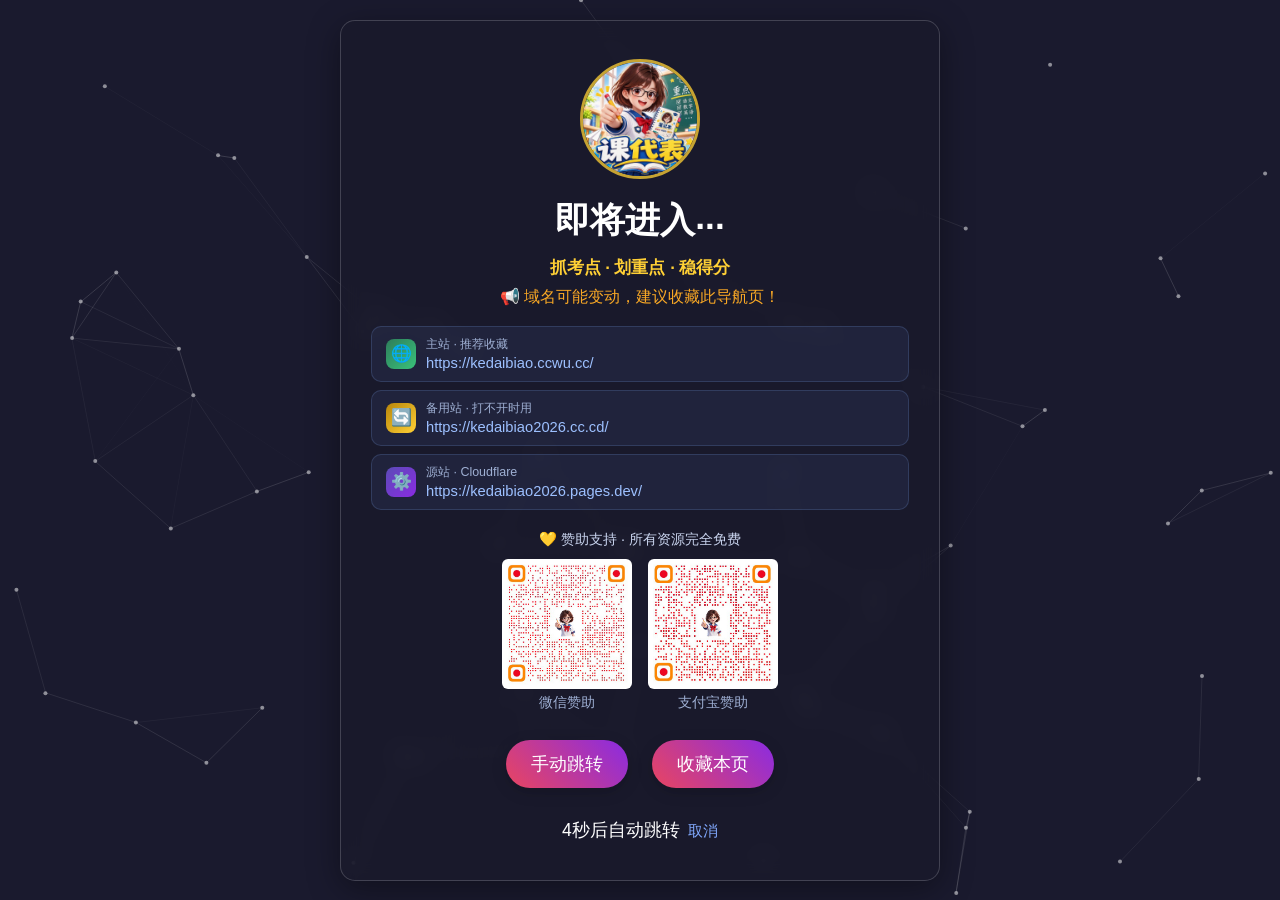
==== commit e7950e7b: "导航页美化：三地址卡片样式+新收款码(裁白边放大居中)" ====
--- a/index.html
+++ b/index.html
@@ -20,16 +20,23 @@
     h1 span{display:inline-block;animation:wave 1.8s infinite;animation-delay:calc(.1s * var(--i))}
     .slogan{color:#ffd035;font-size:1.05em;font-weight:600;margin-bottom:8px;animation:fadeIn 2s 1s backwards}
     .tip{font-size:1em;margin-bottom:18px;color:#f9a825;animation:fadeIn 2s 1s backwards}
-    .links{margin-bottom:18px;animation:fadeIn .8s .2s backwards}
-    .links p{margin-bottom:8px;font-size:1em}
-    .links a{color:#82aaff;text-decoration:none;transition:color .3s;word-break:break-all}
-    .links a:hover{color:#b3caff}
-    .links small{color:#8a97b8}
+    .links{margin-bottom:20px;animation:fadeIn .8s .2s backwards}
+    .link-item{display:flex;align-items:center;gap:10px;background:rgba(130,170,255,.08);border:1px solid rgba(130,170,255,.18);
+      border-radius:10px;padding:9px 14px;margin-bottom:8px;transition:background .25s,border-color .25s,transform .25s}
+    .link-item:hover{background:rgba(130,170,255,.16);border-color:rgba(130,170,255,.45);transform:translateX(3px)}
+    .link-ico{width:30px;height:30px;border-radius:8px;display:flex;align-items:center;justify-content:center;font-size:1.05em;flex-shrink:0}
+    .link-ico.main{background:linear-gradient(135deg,#2e7d5b,#39c27a)}
+    .link-ico.backup{background:linear-gradient(135deg,#b8860b,#ffd035)}
+    .link-ico.source{background:linear-gradient(135deg,#5b4bb7,#8a2be2)}
+    .link-body{flex:1;text-align:left;min-width:0}
+    .link-tag{display:block;font-size:.78em;color:#9fb0d4;margin-bottom:1px}
+    .link-item a{color:#9dc0ff;text-decoration:none;font-size:.92em;word-break:break-all}
+    .link-item a:hover{color:#ffd035}
     .sponsor{margin-bottom:18px;animation:fadeIn .8s .4s backwards}
     .sponsor .st{font-size:.9em;color:#c9d4ee;margin-bottom:10px}
     .qr-row{display:flex;gap:16px;justify-content:center;flex-wrap:wrap}
     .qr-card{display:flex;flex-direction:column;align-items:center;gap:5px;color:#9fb0d4;font-size:.85em}
-    .qr-card img{width:92px;height:92px;border-radius:8px;background:#fff;display:block}
+    .qr-card img{width:130px;height:130px;background:#fff;display:block;border-radius:6px;padding:4px;box-sizing:border-box}
     .btn{font-size:1.1em;text-decoration:none;background:linear-gradient(45deg,#e94560,#8a2be2);color:#fff;
       padding:12px 25px;border:none;border-radius:50px;transition:all .3s ease;margin:10px;display:inline-block;
       cursor:pointer;box-shadow:0 4px 15px rgba(0,0,0,.2);font-weight:500}
@@ -65,9 +72,9 @@
     <div class="slogan">抓考点 · 划重点 · 稳得分</div>
     <div class="tip">📢 域名可能变动，建议收藏此导航页！</div>
     <div class="links">
-      <p><a href="https://kedaibiao.ccwu.cc/" target="_blank" rel="noopener noreferrer">https://kedaibiao.ccwu.cc/</a> <small>主站</small></p>
-      <p><a href="https://kedaibiao2026.cc.cd/" target="_blank" rel="noopener noreferrer">https://kedaibiao2026.cc.cd/</a> <small>备用</small></p>
-      <p><a href="https://kedaibiao2026.pages.dev/" target="_blank" rel="noopener noreferrer">https://kedaibiao2026.pages.dev/</a> <small>源站</small></p>
+      <div class="link-item"><span class="link-ico main">🌐</span><span class="link-body"><span class="link-tag">主站 · 推荐收藏</span><a href="https://kedaibiao.ccwu.cc/" target="_blank" rel="noopener noreferrer">https://kedaibiao.ccwu.cc/</a></span></div>
+      <div class="link-item"><span class="link-ico backup">🔄</span><span class="link-body"><span class="link-tag">备用站 · 打不开时用</span><a href="https://kedaibiao2026.cc.cd/" target="_blank" rel="noopener noreferrer">https://kedaibiao2026.cc.cd/</a></span></div>
+      <div class="link-item"><span class="link-ico source">⚙️</span><span class="link-body"><span class="link-tag">源站 · Cloudflare</span><a href="https://kedaibiao2026.pages.dev/" target="_blank" rel="noopener noreferrer">https://kedaibiao2026.pages.dev/</a></span></div>
     </div>
     <div class="sponsor">
       <div class="st">💛 赞助支持 · 所有资源完全免费</div>
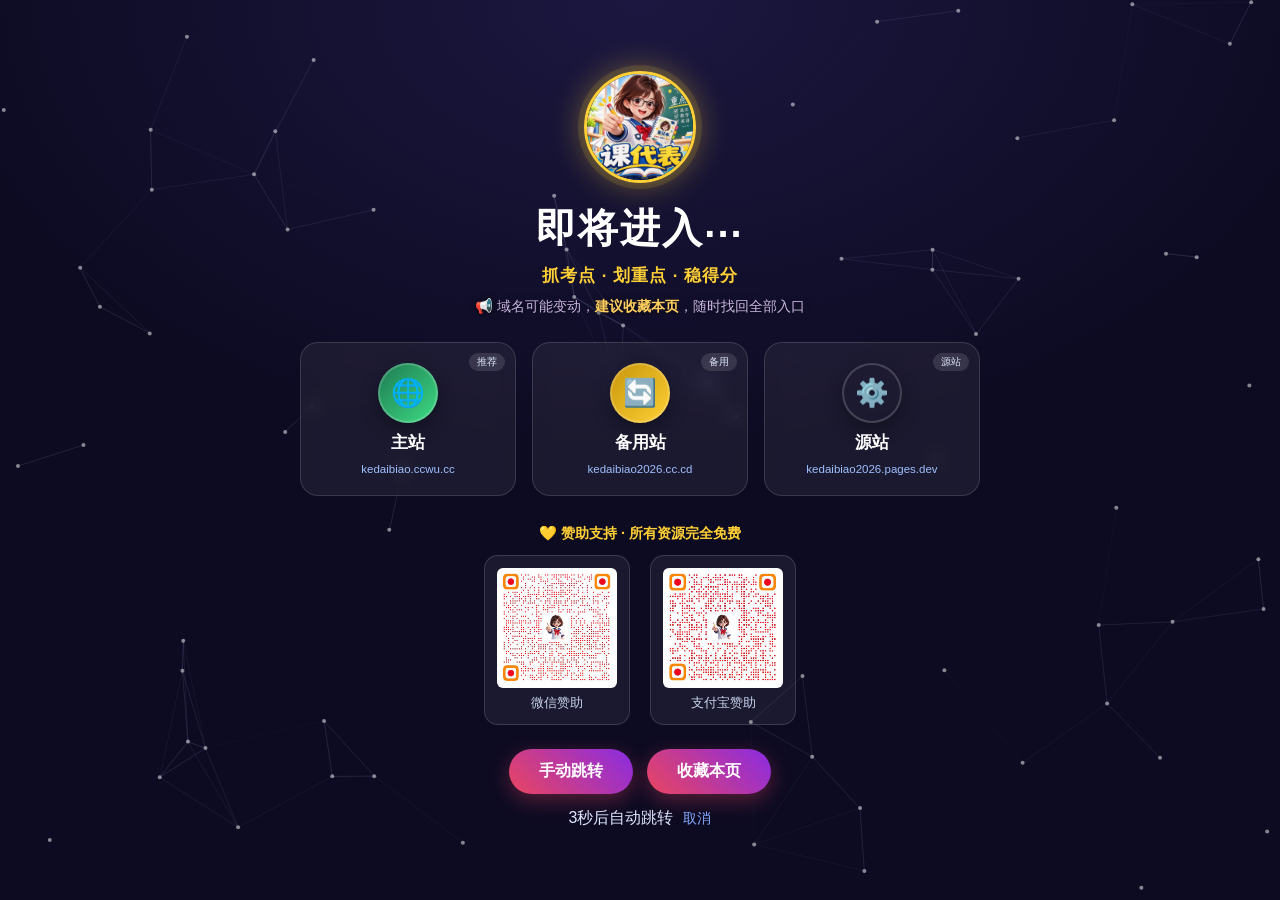
==== commit f7145110: "导航页炫酷改版：内容融入粒子背景+三站点发光入口卡片+鼠标互动粒子" ====
--- a/index.html
+++ b/index.html
@@ -7,75 +7,114 @@
   <title>课代表 · 永久收藏页</title>
   <style>
     *{margin:0;padding:0;box-sizing:border-box}
+    html,body{width:100%;min-height:100%}
     body{font-family:"Helvetica Neue","PingFang SC","Hiragino Sans GB","Microsoft YaHei",Arial,sans-serif;
-      display:flex;align-items:center;justify-content:center;min-height:100vh;background:#1a1a2e;color:#e0e0e0;overflow-x:hidden}
-    #particles{position:fixed;width:100%;height:100%;top:0;left:0;z-index:1}
-    .container{position:relative;z-index:2;text-align:center;padding:38px 30px;
-      background:rgba(27,27,43,.55);border-radius:15px;box-shadow:0 8px 32px rgba(0,0,0,.37);
-      backdrop-filter:blur(10px);-webkit-backdrop-filter:blur(10px);border:1px solid rgba(255,255,255,.18);
-      max-width:90%;width:600px;animation:fadeIn 1s ease-out}
-    .avatar{width:120px;height:120px;border-radius:50%;margin:0 auto 18px;display:block;
-      border:3px solid rgba(255,208,53,.75);animation:float 4s ease-in-out infinite}
-    h1{font-size:2.2em;margin-bottom:12px;color:#fff;font-weight:700;display:flex;justify-content:center;min-height:40px}
+      min-height:100vh;color:#e8edf7;overflow-x:hidden;background:#0d0b22;
+      background-image:radial-gradient(1100px 700px at 50% 0%,#1b1740 0%,#0d0b22 65%)}
+    /* 全屏粒子背景：鼠标可互动 */
+    #particles{position:fixed;inset:0;width:100%;height:100%;z-index:0;display:block}
+    /* 内容层：不套大盒子，直接悬浮在背景上 */
+    .wrap{position:relative;z-index:2;min-height:100vh;display:flex;flex-direction:column;align-items:center;justify-content:center;
+      padding:40px 16px;text-align:center}
+    .avatar{width:112px;height:112px;border-radius:50%;display:block;object-fit:cover;
+      border:3px solid #ffd035;box-shadow:0 0 0 6px rgba(255,208,53,.12),0 0 34px rgba(255,208,53,.45);
+      animation:float 4s ease-in-out infinite,magic 3s ease-in-out infinite alternate}
+    h1{font-size:clamp(1.9rem,5vw,2.5rem);margin:18px 0 8px;color:#fff;font-weight:800;display:flex;justify-content:center;letter-spacing:2px}
     h1 span{display:inline-block;animation:wave 1.8s infinite;animation-delay:calc(.1s * var(--i))}
-    .slogan{color:#ffd035;font-size:1.05em;font-weight:600;margin-bottom:8px;animation:fadeIn 2s 1s backwards}
-    .tip{font-size:1em;margin-bottom:18px;color:#f9a825;animation:fadeIn 2s 1s backwards}
-    .links{margin-bottom:20px;animation:fadeIn .8s .2s backwards}
-    .link-item{display:flex;align-items:center;gap:10px;background:rgba(130,170,255,.08);border:1px solid rgba(130,170,255,.18);
-      border-radius:10px;padding:9px 14px;margin-bottom:8px;transition:background .25s,border-color .25s,transform .25s}
-    .link-item:hover{background:rgba(130,170,255,.16);border-color:rgba(130,170,255,.45);transform:translateX(3px)}
-    .link-ico{width:30px;height:30px;border-radius:8px;display:flex;align-items:center;justify-content:center;font-size:1.05em;flex-shrink:0}
-    .link-ico.main{background:linear-gradient(135deg,#2e7d5b,#39c27a)}
-    .link-ico.backup{background:linear-gradient(135deg,#b8860b,#ffd035)}
-    .link-ico.source{background:linear-gradient(135deg,#5b4bb7,#8a2be2)}
-    .link-body{flex:1;text-align:left;min-width:0}
-    .link-tag{display:block;font-size:.78em;color:#9fb0d4;margin-bottom:1px}
-    .link-item a{color:#9dc0ff;text-decoration:none;font-size:.92em;word-break:break-all}
-    .link-item a:hover{color:#ffd035}
-    .sponsor{margin-bottom:18px;animation:fadeIn .8s .4s backwards}
-    .sponsor .st{font-size:.9em;color:#c9d4ee;margin-bottom:10px}
-    .qr-row{display:flex;gap:16px;justify-content:center;flex-wrap:wrap}
-    .qr-card{display:flex;flex-direction:column;align-items:center;gap:5px;color:#9fb0d4;font-size:.85em}
-    .qr-card img{width:130px;height:130px;background:#fff;display:block;border-radius:6px;padding:4px;box-sizing:border-box}
-    .btn{font-size:1.1em;text-decoration:none;background:linear-gradient(45deg,#e94560,#8a2be2);color:#fff;
-      padding:12px 25px;border:none;border-radius:50px;transition:all .3s ease;margin:10px;display:inline-block;
-      cursor:pointer;box-shadow:0 4px 15px rgba(0,0,0,.2);font-weight:500}
-    .btn:hover{transform:translateY(-5px) scale(1.05);box-shadow:0 8px 25px rgba(0,0,0,.3)}
-    .countdown{font-size:1.1em;margin-top:20px;color:#fff;font-weight:500}
-    .countdown #cancel{color:#82aaff;cursor:pointer;font-size:.85em;margin-left:8px}
+    .slogan{color:#ffd035;font-size:1.05rem;font-weight:700;letter-spacing:1px}
+    .tip{font-size:.9rem;color:#c9b7e0;margin:10px 0 26px;text-shadow:0 1px 6px rgba(0,0,0,.6)}
+    .tip b{color:#ffcf5c}
+    /* 三个炫酷入口：并排卡片，宽度自适应，不再铺满整行 */
+    .sites{display:grid;grid-template-columns:repeat(3,minmax(0,1fr));gap:16px;width:min(680px,100%);margin-bottom:28px}
+    .site-card{position:relative;display:flex;flex-direction:column;align-items:center;gap:8px;text-decoration:none;
+      padding:20px 12px 18px;border-radius:18px;background:rgba(255,255,255,.06);
+      border:1px solid rgba(255,255,255,.14);backdrop-filter:blur(8px);-webkit-backdrop-filter:blur(8px);
+      transition:transform .3s cubic-bezier(.2,.8,.2,1),box-shadow .3s,border-color .3s;
+      animation:cardIn .7s both;overflow:hidden}
+    .site-card:nth-child(1){animation-delay:.05s}.site-card:nth-child(2){animation-delay:.15s}.site-card:nth-child(3){animation-delay:.25s}
+    .site-card::after{content:"";position:absolute;inset:0;border-radius:inherit;opacity:0;transition:opacity .3s;pointer-events:none}
+    .site-card:hover{transform:translateY(-10px) scale(1.04);border-color:rgba(255,255,255,.4)}
+    .site-card.main:hover{box-shadow:0 14px 40px rgba(46,204,113,.35)}
+    .site-card.backup:hover{box-shadow:0 14px 40px rgba(255,208,53,.32)}
+    .site-card.source:hover{box-shadow:0 14px 40px rgba(155,89,182,.38)}
+    .orb{width:60px;height:60px;border-radius:50%;display:flex;align-items:center;justify-content:center;font-size:1.7rem;
+      color:#fff;box-shadow:0 6px 18px rgba(0,0,0,.35),inset 0 0 0 2px rgba(255,255,255,.18)}
+    .main .orb{background:linear-gradient(135deg,#1e7a52,#3ddc84)}
+    .backup .orb{background:linear-gradient(135deg,#c8960c,#ffd035)}
+    .source .orb{background:linear-gradient(135deg:#5b3fa8,#a86ff0)}
+    .site-name{font-size:1.05rem;font-weight:800;color:#fff}
+    .site-url{font-size:.72rem;color:#9fc0ff;word-break:break-all;line-height:1.35}
+    .site-card:hover .site-url{color:#ffd98a}
+    .site-badge{position:absolute;top:10px;right:10px;font-size:.62rem;padding:2px 8px;border-radius:20px;
+      background:rgba(255,255,255,.12);color:#dfe7ff}
+    /* 赞助：轻玻璃小卡 */
+    .sponsor{width:min(680px,100%);margin-bottom:24px;animation:cardIn .8s .3s both}
+    .sponsor .st{font-size:.9rem;color:#ffd035;margin-bottom:12px;font-weight:600}
+    .qr-row{display:flex;gap:20px;justify-content:center;flex-wrap:wrap}
+    .qr-card{background:rgba(255,255,255,.06);border:1px solid rgba(255,255,255,.14);border-radius:14px;
+      padding:12px;display:flex;flex-direction:column;align-items:center;gap:6px;color:#c9d4ee;font-size:.82rem;
+      transition:transform .3s,box-shadow .3s}
+    .qr-card:hover{transform:translateY(-6px);box-shadow:0 12px 30px rgba(0,0,0,.35)}
+    .qr-card img{width:120px;height:120px;background:#fff;border-radius:6px;padding:4px;display:block}
+    /* 操作按钮 */
+    .actions{display:flex;gap:14px;justify-content:center;flex-wrap:wrap;margin-bottom:14px}
+    .btn{font-size:1rem;text-decoration:none;background:linear-gradient(45deg,#e94560,#8a2be2);color:#fff;
+      padding:12px 30px;border:none;border-radius:50px;cursor:pointer;font-weight:600;
+      box-shadow:0 6px 20px rgba(233,69,96,.35);transition:all .3s}
+    .btn:hover{transform:translateY(-4px) scale(1.05);box-shadow:0 10px 30px rgba(233,69,96,.55)}
+    .countdown{font-size:1rem;color:#dfe7ff;font-weight:500}
+    .countdown #cancel{color:#82aaff;cursor:pointer;font-size:.85em;margin-left:10px}
     .countdown #cancel:hover{text-decoration:underline}
-    @keyframes fadeIn{from{opacity:0;transform:translateY(10px)}to{opacity:1;transform:translateY(0)}}
-    @keyframes float{0%,100%{transform:translateY(0)}50%{transform:translateY(-15px)}}
-    @keyframes wave{0%,40%,100%{transform:translateY(0);text-shadow:0 0 5px rgba(255,255,255,.5)}
-      20%{transform:translateY(-15px);text-shadow:0 0 20px #fff,0 0 30px #82aaff,0 0 40px #82aaff}}
-    .modal{position:fixed;top:0;left:0;width:100%;height:100%;background:rgba(0,0,0,.7);display:flex;
-      align-items:center;justify-content:center;visibility:hidden;opacity:0;transition:opacity .3s,visibility .3s;z-index:100}
+    @keyframes float{0%,100%{transform:translateY(0)}50%{transform:translateY(-12px)}}
+    @keyframes magic{from{box-shadow:0 0 0 6px rgba(255,208,53,.10),0 0 26px rgba(255,208,53,.35)}
+      to{box-shadow:0 0 0 9px rgba(255,208,53,.18),0 0 42px rgba(255,208,53,.65)}}
+    @keyframes wave{0%,40%,100%{transform:translateY(0);text-shadow:0 0 4px rgba(255,255,255,.4)}
+      20%{transform:translateY(-14px);text-shadow:0 0 18px #fff,0 0 28px #82aaff,0 0 40px #82aaff}}
+    @keyframes cardIn{from{opacity:0;transform:translateY(18px)}to{opacity:1;transform:translateY(0)}}
+    /* 收藏弹窗 */
+    .modal{position:fixed;inset:0;background:rgba(0,0,0,.7);display:flex;align-items:center;justify-content:center;
+      visibility:hidden;opacity:0;transition:opacity .3s,visibility .3s;z-index:100}
     .modal.active{visibility:visible;opacity:1}
-    .modal-content{background:#1b1b2b;color:#e0e0e0;padding:30px;border-radius:10px;text-align:center;
-      max-width:80%;box-shadow:0 4px 15px rgba(0,0,0,.3);border:1px solid rgba(255,255,255,.1)}
-    .modal-content p{font-size:1.2em;margin-bottom:20px;color:#fff}
-    .modal-content .close-btn{background:#e94560;color:#fff;border:none;padding:10px 20px;border-radius:20px;cursor:pointer;transition:background .3s}
-    .modal-content .close-btn:hover{background:#c63a50}
-    @media(max-width:768px){.container{padding:30px 20px;width:90%}.avatar{width:100px;height:100px}h1{font-size:1.8em;min-height:35px}.tip{font-size:.9em}.btn{padding:10px 20px;font-size:1em;margin:8px}}
-    @media(max-width:480px){.btn{display:block;width:80%;margin:10px auto}}
-    @media(prefers-reduced-motion:reduce){*{animation:none!important}}
+    .modal-content{background:#1b1b2b;color:#e0e0e0;padding:30px;border-radius:12px;text-align:center;max-width:82%;
+      box-shadow:0 8px 30px rgba(0,0,0,.5);border:1px solid rgba(255,255,255,.12)}
+    .modal-content p{font-size:1.15rem;margin-bottom:20px;color:#fff}
+    .close-btn{background:#e94560;color:#fff;border:none;padding:10px 22px;border-radius:20px;cursor:pointer}
+    .close-btn:hover{background:#c63a50}
+    @media(max-width:640px){.sites{grid-template-columns:1fr;gap:12px}.site-card{flex-direction:row;text-align:left;justify-content:flex-start;padding:14px 18px;gap:14px}
+      .orb{width:48px;height:48px;font-size:1.3rem;flex-shrink:0}.site-name{font-size:1rem}.site-url{font-size:.78rem}.site-badge{display:none}
+      .avatar{width:96px;height:96px}.actions{flex-direction:column;align-items:center;gap:10px}.btn{width:80%;text-align:center}}
+    @media(prefers-reduced-motion:reduce){*{animation:none!important;transition:none!important}}
   </style>
 </head>
 <body>
   <canvas id="particles"></canvas>
 
-  <div class="container">
+  <div class="wrap">
     <img class="avatar" src="assets/avatar.jpg" alt="课代表头像" />
     <h1>
       <span style="--i:1">即</span><span style="--i:2">将</span><span style="--i:3">进</span><span style="--i:4">入</span><span style="--i:5">.</span><span style="--i:6">.</span><span style="--i:7">.</span>
     </h1>
     <div class="slogan">抓考点 · 划重点 · 稳得分</div>
-    <div class="tip">📢 域名可能变动，建议收藏此导航页！</div>
-    <div class="links">
-      <div class="link-item"><span class="link-ico main">🌐</span><span class="link-body"><span class="link-tag">主站 · 推荐收藏</span><a href="https://kedaibiao.ccwu.cc/" target="_blank" rel="noopener noreferrer">https://kedaibiao.ccwu.cc/</a></span></div>
-      <div class="link-item"><span class="link-ico backup">🔄</span><span class="link-body"><span class="link-tag">备用站 · 打不开时用</span><a href="https://kedaibiao2026.cc.cd/" target="_blank" rel="noopener noreferrer">https://kedaibiao2026.cc.cd/</a></span></div>
-      <div class="link-item"><span class="link-ico source">⚙️</span><span class="link-body"><span class="link-tag">源站 · Cloudflare</span><a href="https://kedaibiao2026.pages.dev/" target="_blank" rel="noopener noreferrer">https://kedaibiao2026.pages.dev/</a></span></div>
-    </div>
+    <div class="tip">📢 域名可能变动，<b>建议收藏本页</b>，随时找回全部入口</div>
+
+    <div class="sites">
+      <a class="site-card main" href="https://kedaibiao.ccwu.cc/" target="_blank" rel="noopener noreferrer">
+        <span class="site-badge">推荐</span>
+        <span class="orb">🌐</span><span class="site-name">主站</span>
+        <span class="site-url">kedaibiao.ccwu.cc</span>
+      </a>
+      <a class="site-card backup" href="https://kedaibiao2026.cc.cd/" target="_blank" rel="noopener noreferrer">
+        <span class="site-badge">备用</span>
+        <span class="orb">🔄</span><span class="site-name">备用站</span>
+        <span class="site-url">kedaibiao2026.cc.cd</span>
+      </a>
+      <a class="site-card source" href="https://kedaibiao2026.pages.dev/" target="_blank" rel="noopener noreferrer">
+        <span class="site-badge">源站</span>
+        <span class="orb">⚙️</span><span class="site-name">源站</span>
+        <span class="site-url">kedaibiao2026.pages.dev</span>
+      </a>
+    </div>
+
     <div class="sponsor">
       <div class="st">💛 赞助支持 · 所有资源完全免费</div>
       <div class="qr-row">
@@ -83,7 +122,8 @@
         <div class="qr-card"><img src="assets/qr/alipay-sponsor.png" alt="支付宝赞助二维码"><span>支付宝赞助</span></div>
       </div>
     </div>
-    <div>
+
+    <div class="actions">
       <a id="manualLink" class="btn" href="#">手动跳转</a>
       <span id="bookmarkBtn" class="btn">收藏本页</span>
     </div>
@@ -98,23 +138,40 @@
   </div>
 
   <script>
-    /* --- 轻量粒子背景：内联实现，不依赖任何 CDN，断网也能显示完整导航 --- */
+    /* --- 粒子背景：内联实现 + 鼠标交互(靠近连线/点击推开)，零 CDN 依赖 --- */
     (function(){
       if(window.matchMedia && matchMedia('(prefers-reduced-motion: reduce)').matches) return;
-      var c=document.getElementById('particles'),x=c.getContext('2d'),W,H,ps=[],n=70;
+      var c=document.getElementById('particles'),x=c.getContext('2d'),W,H,ps=[],n=75;
+      var mouse={x:-9999,y:-9999};
       function resize(){W=c.width=innerWidth;H=c.height=innerHeight}
       resize(); addEventListener('resize',resize);
-      for(var i=0;i<n;i++) ps.push({x:Math.random()*W,y:Math.random()*H,vx:(Math.random()-.5)*.6,vy:(Math.random()-.5)*.6});
+      addEventListener('mousemove',function(e){mouse.x=e.clientX;mouse.y=e.clientY});
+      addEventListener('mouseout',function(){mouse.x=-9999;mouse.y=-9999});
+      addEventListener('touchmove',function(e){if(e.touches[0]){mouse.x=e.touches[0].clientX;mouse.y=e.touches[0].clientY}},{passive:true});
+      addEventListener('click',function(e){
+        for(var i=0;i<n;i++){var p=ps[i],dx=p.x-e.clientX,dy=p.y-e.clientY,d=Math.sqrt(dx*dx+dy*dy);
+          if(d<160&&d>0){p.vx+=dx/d*2.4;p.vy+=dy/d*2.4}}
+      });
+      for(var i=0;i<n;i++){var vx=(Math.random()-.5)*.6,vy=(Math.random()-.5)*.6;
+        ps.push({x:Math.random()*W,y:Math.random()*H,vx:vx,vy:vy,bx:vx,by:vy})}
       function draw(){
         x.clearRect(0,0,W,H);
         for(var i=0;i<n;i++){
-          var p=ps[i];p.x+=p.vx;p.y+=p.vy;
-          if(p.x<0||p.x>W)p.vx*=-1;if(p.y<0||p.y>H)p.vy*=-1;
-          x.fillStyle='rgba(255,255,255,.5)';x.beginPath();x.arc(p.x,p.y,2,0,6.283);x.fill();
+          var p=ps[i];
+          p.vx+=(p.bx-p.vx)*.02; p.vy+=(p.by-p.vy)*.02;  // 回归基础速度
+          p.x+=p.vx; p.y+=p.vy;
+          if(p.x<0||p.x>W)p.vx*=-1; if(p.y<0||p.y>H)p.vy*=-1;
+          // 鼠标邻近：高亮 + grab 连线
+          var mdx=p.x-mouse.x,mdy=p.y-mouse.y,md2=mdx*mdx+mdy*mdy;
+          var near=md2<20000;
+          x.fillStyle=near?'rgba(255,208,53,.95)':'rgba(255,255,255,.5)';
+          x.beginPath();x.arc(p.x,p.y,near?3:2,0,6.283);x.fill();
+          if(near){x.strokeStyle='rgba(255,208,53,'+(.5*(1-md2/20000))+')';
+            x.beginPath();x.moveTo(p.x,p.y);x.lineTo(mouse.x,mouse.y);x.stroke()}
           for(var j=i+1;j<n;j++){
             var q=ps[j],dx=p.x-q.x,dy=p.y-q.y,d=dx*dx+dy*dy;
-            if(d<22500){x.strokeStyle='rgba(255,255,255,'+(.15*(1-d/22500))+')';
-              x.beginPath();x.moveTo(p.x,p.y);x.lineTo(q.x,q.y);x.stroke();}
+            if(d<18000){x.strokeStyle='rgba(180,200,255,'+(.16*(1-d/18000))+')';
+              x.beginPath();x.moveTo(p.x,p.y);x.lineTo(q.x,q.y);x.stroke()}
           }
         }
         requestAnimationFrame(draw);
@@ -122,15 +179,10 @@
       draw();
     })();
 
-    /* --- 跳转：targetUrls 一处可改；默认跳主站 --- */
-    var targetUrls=[
-      "https://kedaibiao.ccwu.cc/",
-      "https://kedaibiao2026.cc.cd/",
-      "https://kedaibiao2026.pages.dev/"
-    ];
+    /* --- 跳转：targetUrls 一处可改，默认跳主站 --- */
+    var targetUrls=["https://kedaibiao.ccwu.cc/","https://kedaibiao2026.cc.cd/","https://kedaibiao2026.pages.dev/"];
     var targetUrl=targetUrls[0];
-    var manual=document.getElementById('manualLink');
-    manual.href=targetUrl;
+    var manual=document.getElementById('manualLink'); manual.href=targetUrl;
     var seconds=5,cdText=document.getElementById('cdText'),cancel=document.getElementById('cancel'),stopped=false;
     manual.addEventListener('click',function(){stopped=true});
     var timer=setInterval(function(){
@@ -138,12 +190,13 @@
       if(seconds>1){seconds--;cdText.textContent=seconds+'秒后自动跳转'}
       else{clearInterval(timer);window.location.href=targetUrl}
     },1000);
-    cancel.addEventListener('click',function(){stopped=true;clearInterval(timer);cdText.textContent='已取消，请从上方选择或手动跳转';cancel.style.display='none'});
+    cancel.addEventListener('click',function(){stopped=true;clearInterval(timer);
+      cdText.textContent='已取消，请从上方选择或手动跳转';cancel.style.display='none'});
 
     /* --- 收藏弹窗 --- */
     var bookmarkBtn=document.getElementById('bookmarkBtn'),modal=document.getElementById('bookmarkModal'),closeBtn=document.getElementById('closeModalBtn');
     bookmarkBtn.addEventListener('click',function(){
-      if(window.external && 'AddFavorite' in window.external) window.external.AddFavorite(location.href,document.title);
+      if(window.external&&'AddFavorite' in window.external) window.external.AddFavorite(location.href,document.title);
       else modal.classList.add('active');
     });
     closeBtn.addEventListener('click',function(){modal.classList.remove('active')});
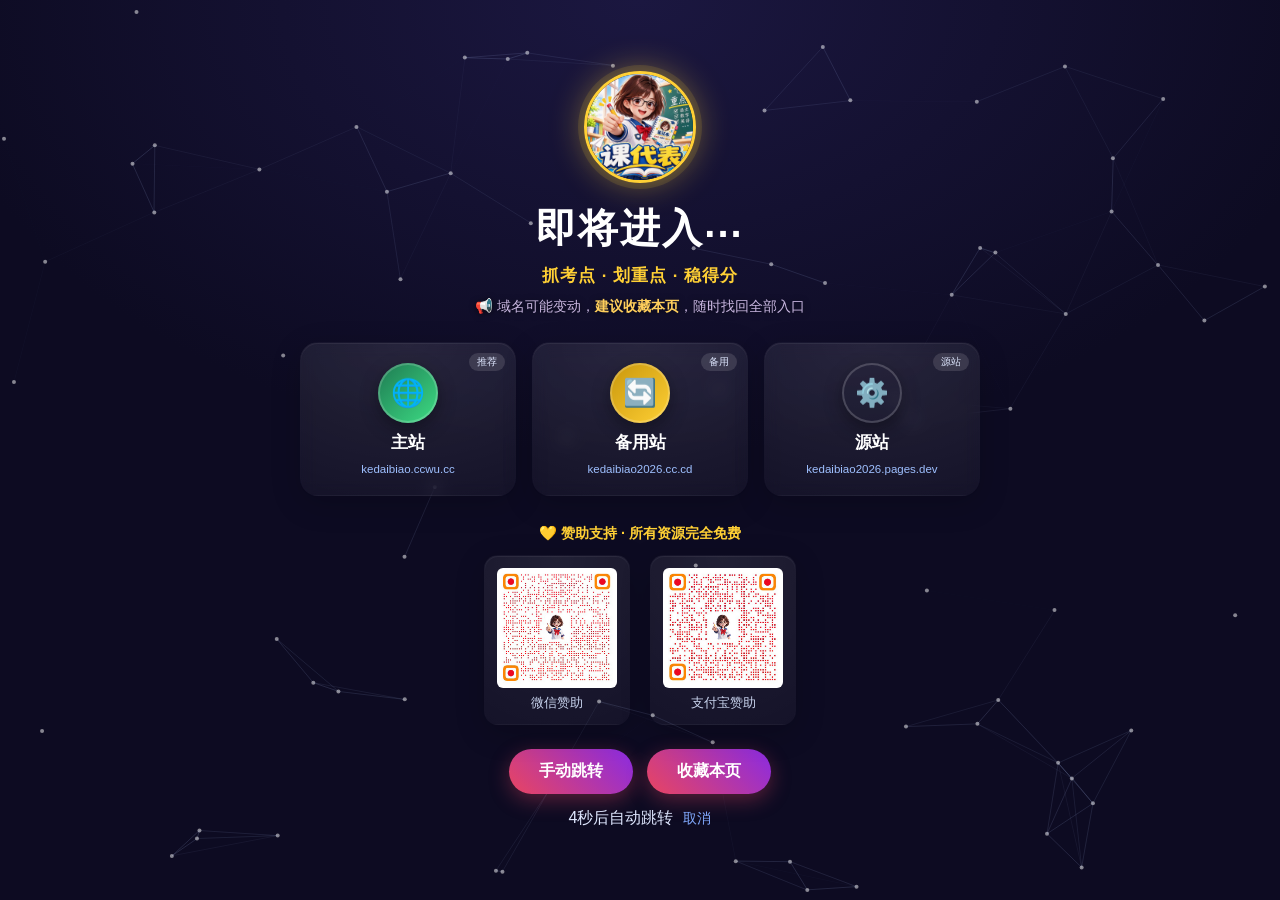
==== commit b0225337: "导航页卡片去边框：改柔和渐变+阴影层次，更融入背景" ====
--- a/index.html
+++ b/index.html
@@ -27,8 +27,10 @@
     /* 三个炫酷入口：并排卡片，宽度自适应，不再铺满整行 */
     .sites{display:grid;grid-template-columns:repeat(3,minmax(0,1fr));gap:16px;width:min(680px,100%);margin-bottom:28px}
     .site-card{position:relative;display:flex;flex-direction:column;align-items:center;gap:8px;text-decoration:none;
-      padding:20px 12px 18px;border-radius:18px;background:rgba(255,255,255,.06);
-      border:1px solid rgba(255,255,255,.14);backdrop-filter:blur(8px);-webkit-backdrop-filter:blur(8px);
+      padding:20px 12px 18px;border-radius:18px;
+      background:radial-gradient(120% 120% at 50% 0%,rgba(255,255,255,.10),rgba(255,255,255,.03));
+      border:1px solid transparent;box-shadow:0 8px 30px rgba(0,0,0,.18),inset 0 1px 0 rgba(255,255,255,.06);
+      backdrop-filter:blur(8px);-webkit-backdrop-filter:blur(8px);
       transition:transform .3s cubic-bezier(.2,.8,.2,1),box-shadow .3s,border-color .3s;
       animation:cardIn .7s both;overflow:hidden}
     .site-card:nth-child(1){animation-delay:.05s}.site-card:nth-child(2){animation-delay:.15s}.site-card:nth-child(3){animation-delay:.25s}
@@ -51,7 +53,8 @@
     .sponsor{width:min(680px,100%);margin-bottom:24px;animation:cardIn .8s .3s both}
     .sponsor .st{font-size:.9rem;color:#ffd035;margin-bottom:12px;font-weight:600}
     .qr-row{display:flex;gap:20px;justify-content:center;flex-wrap:wrap}
-    .qr-card{background:rgba(255,255,255,.06);border:1px solid rgba(255,255,255,.14);border-radius:14px;
+    .qr-card{background:radial-gradient(120% 120% at 50% 0%,rgba(255,255,255,.09),rgba(255,255,255,.03));
+      border:1px solid transparent;box-shadow:0 8px 30px rgba(0,0,0,.2),inset 0 1px 0 rgba(255,255,255,.06);border-radius:14px;
       padding:12px;display:flex;flex-direction:column;align-items:center;gap:6px;color:#c9d4ee;font-size:.82rem;
       transition:transform .3s,box-shadow .3s}
     .qr-card:hover{transform:translateY(-6px);box-shadow:0 12px 30px rgba(0,0,0,.35)}
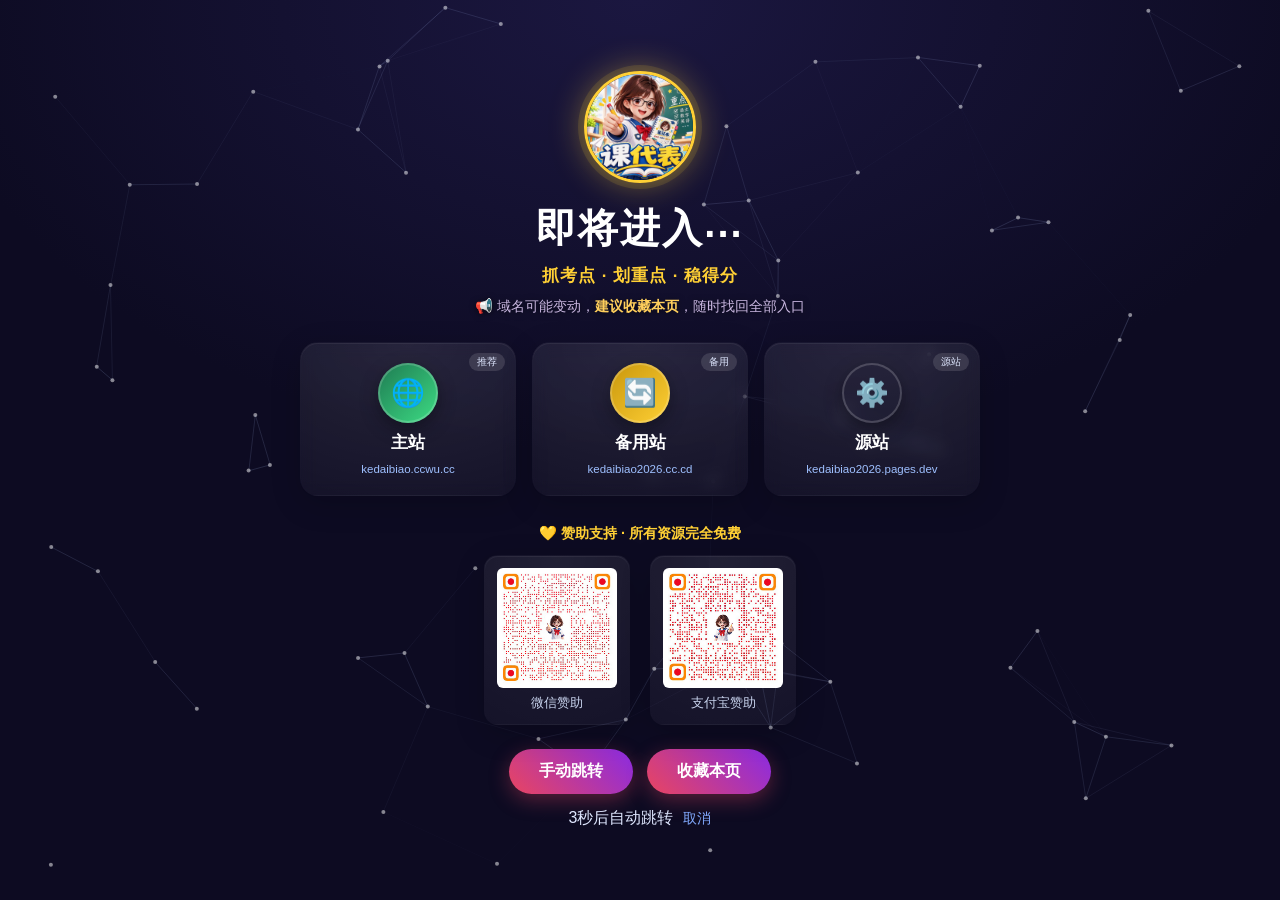
==== commit 8898a7ec: "同步新支付宝收款码+版本号破缓存" ====
--- a/index.html
+++ b/index.html
@@ -121,8 +121,8 @@
     <div class="sponsor">
       <div class="st">💛 赞助支持 · 所有资源完全免费</div>
       <div class="qr-row">
-        <div class="qr-card"><img src="assets/qr/wechat-sponsor.png" alt="微信赞助二维码"><span>微信赞助</span></div>
-        <div class="qr-card"><img src="assets/qr/alipay-sponsor.png" alt="支付宝赞助二维码"><span>支付宝赞助</span></div>
+        <div class="qr-card"><img src="assets/qr/wechat-sponsor.png?v=2" alt="微信赞助二维码"><span>微信赞助</span></div>
+        <div class="qr-card"><img src="assets/qr/alipay-sponsor.png?v=3" alt="支付宝赞助二维码"><span>支付宝赞助</span></div>
       </div>
     </div>
 
